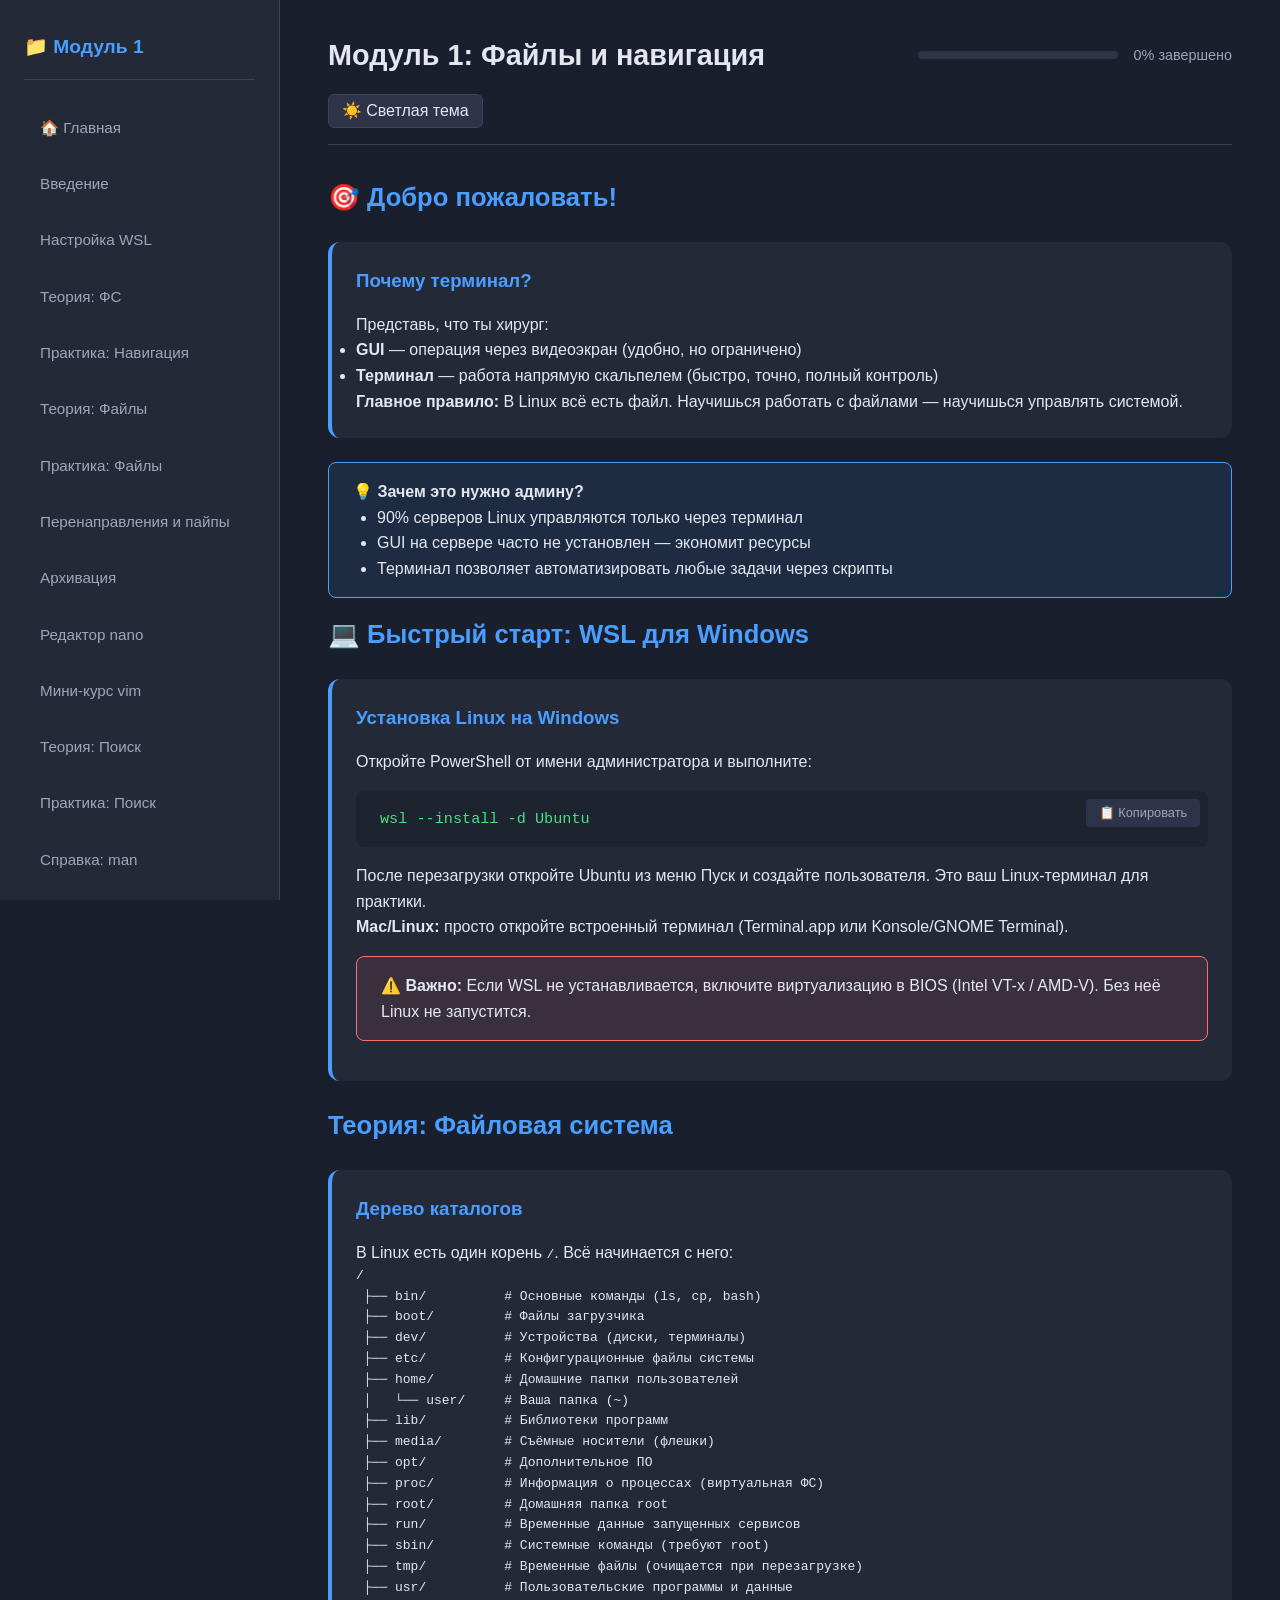
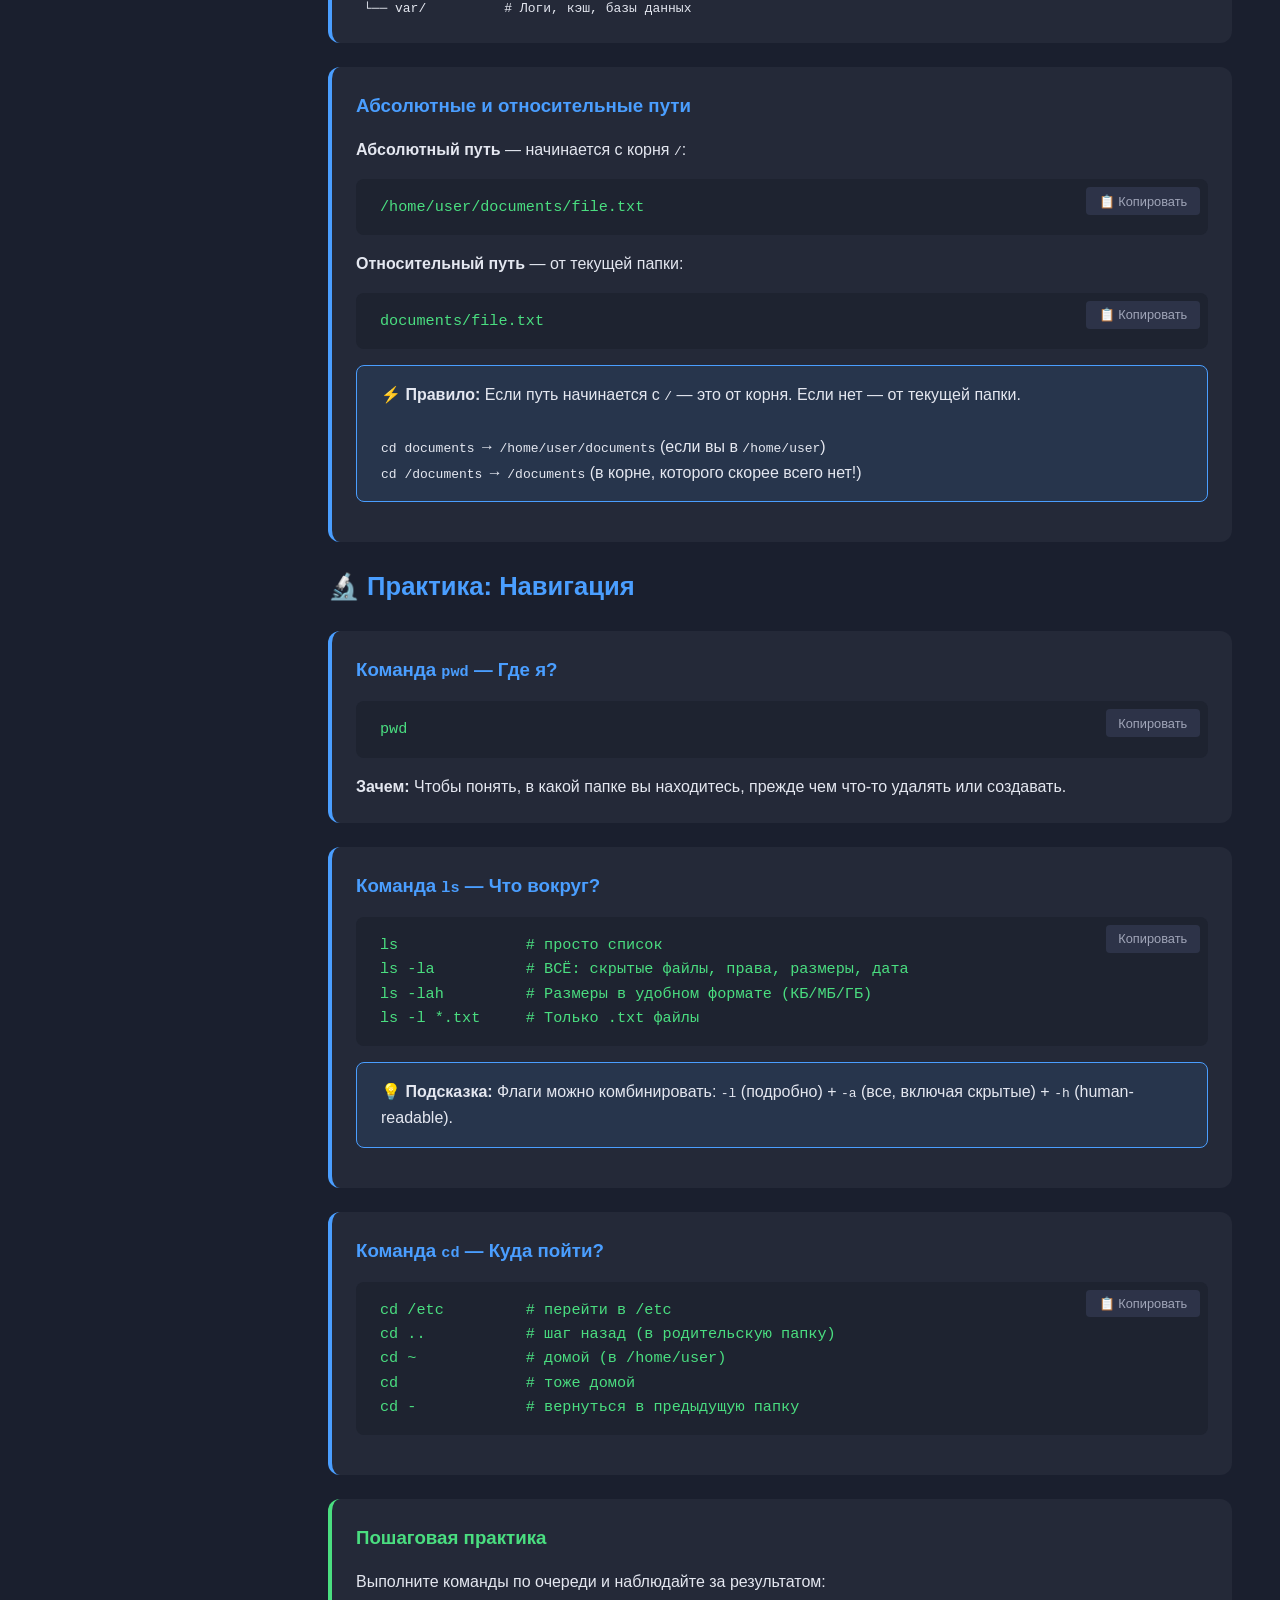
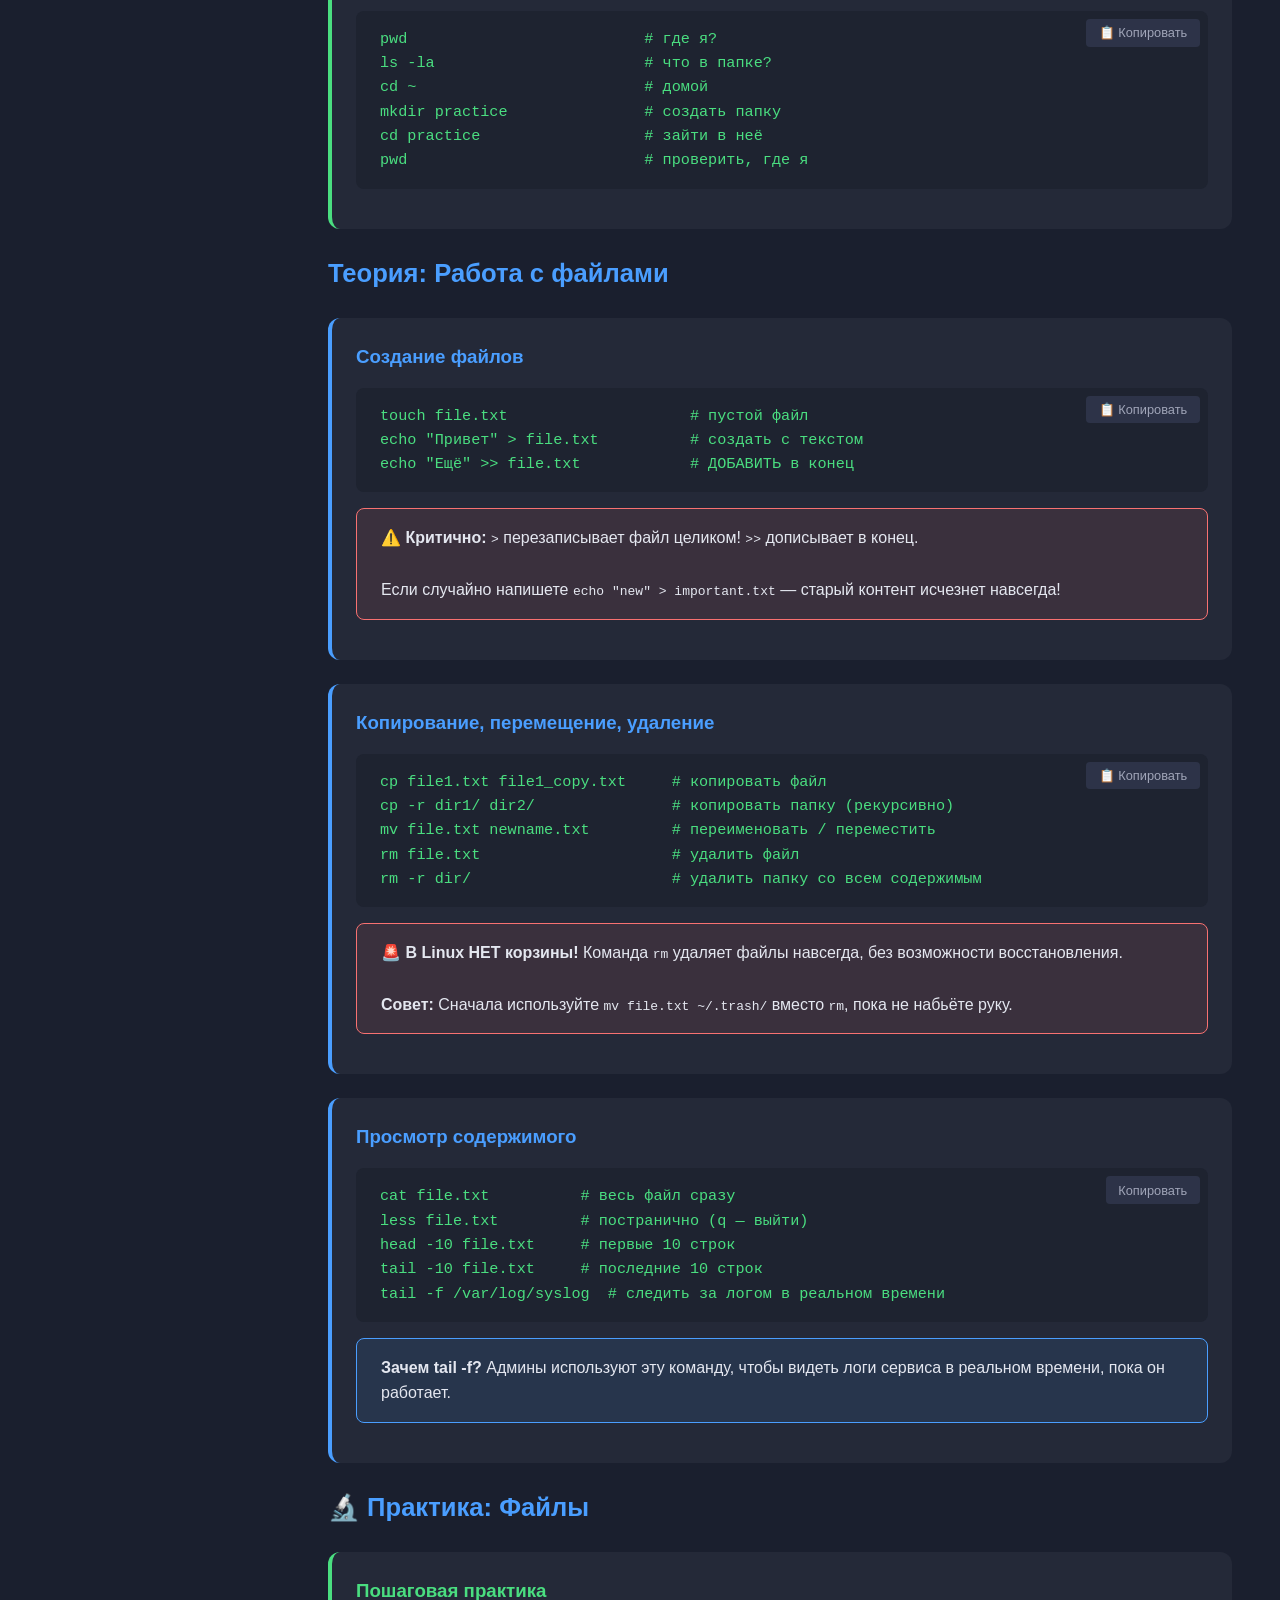
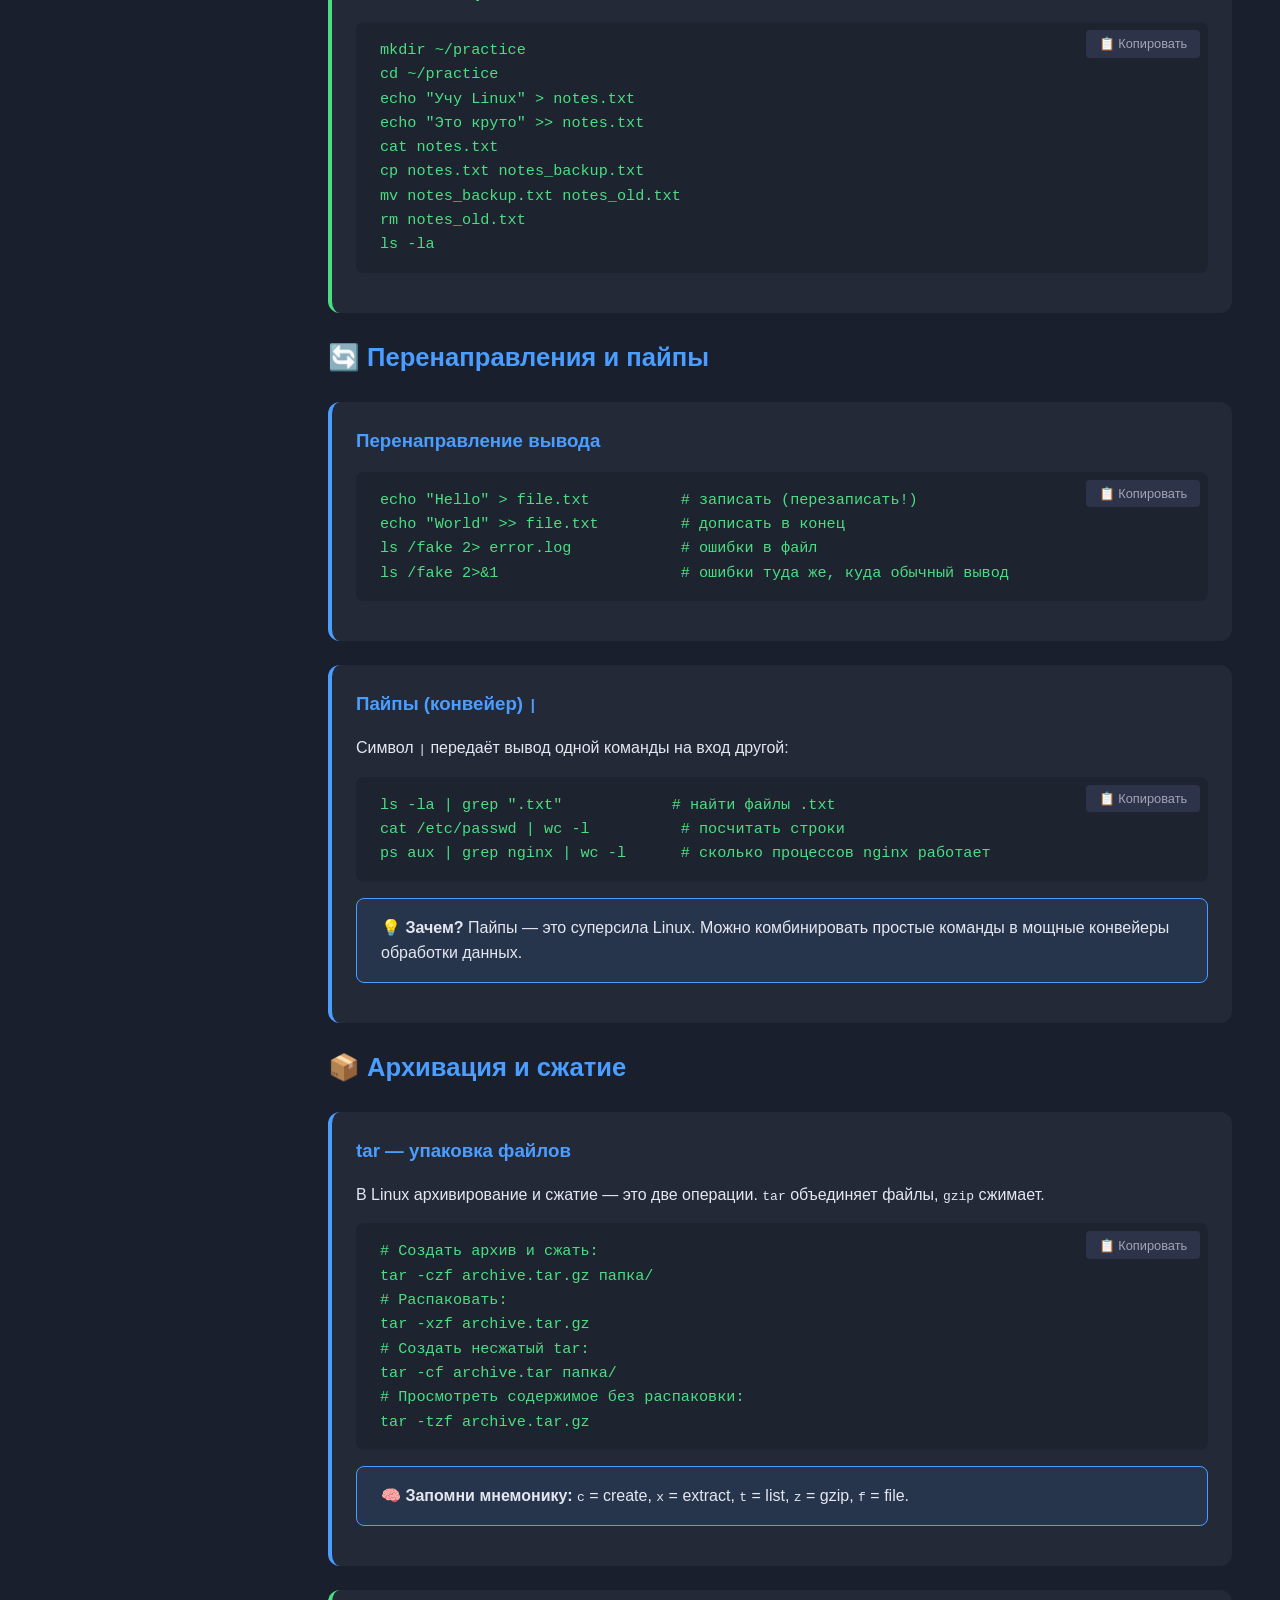
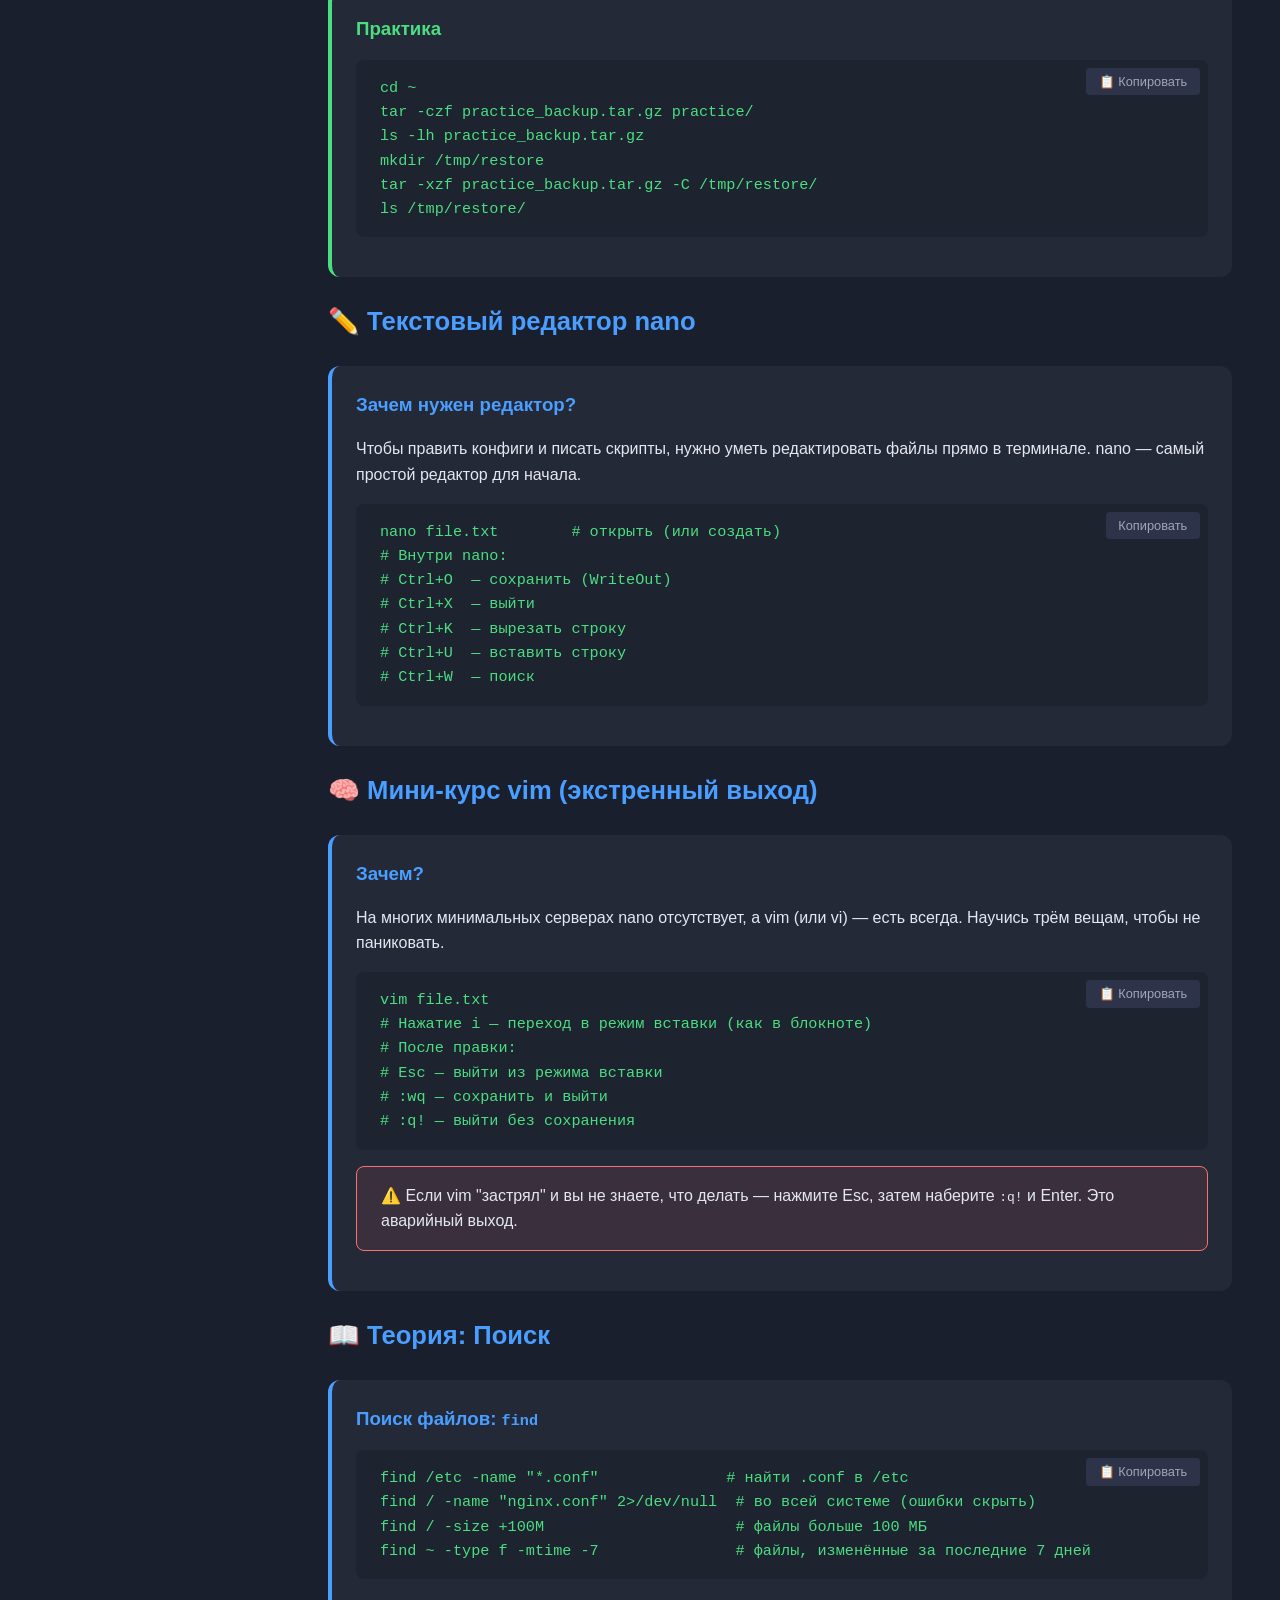
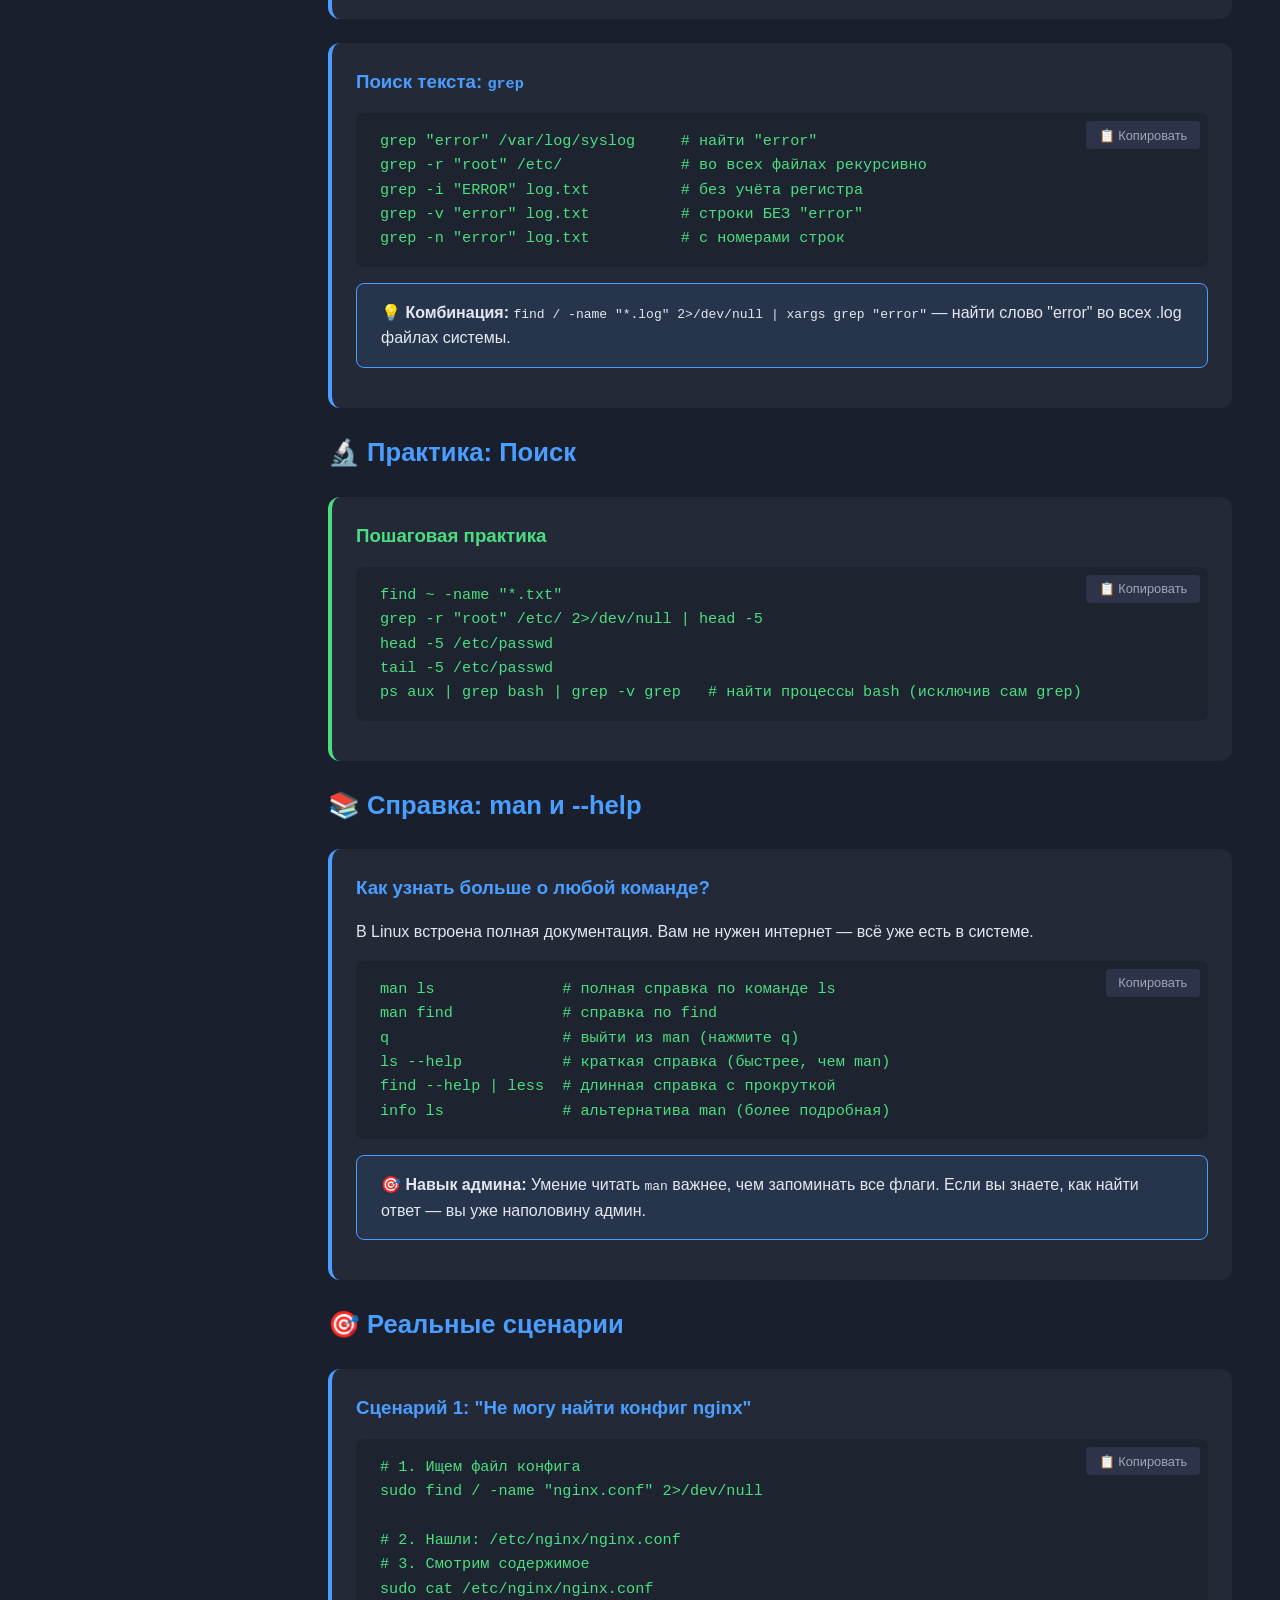
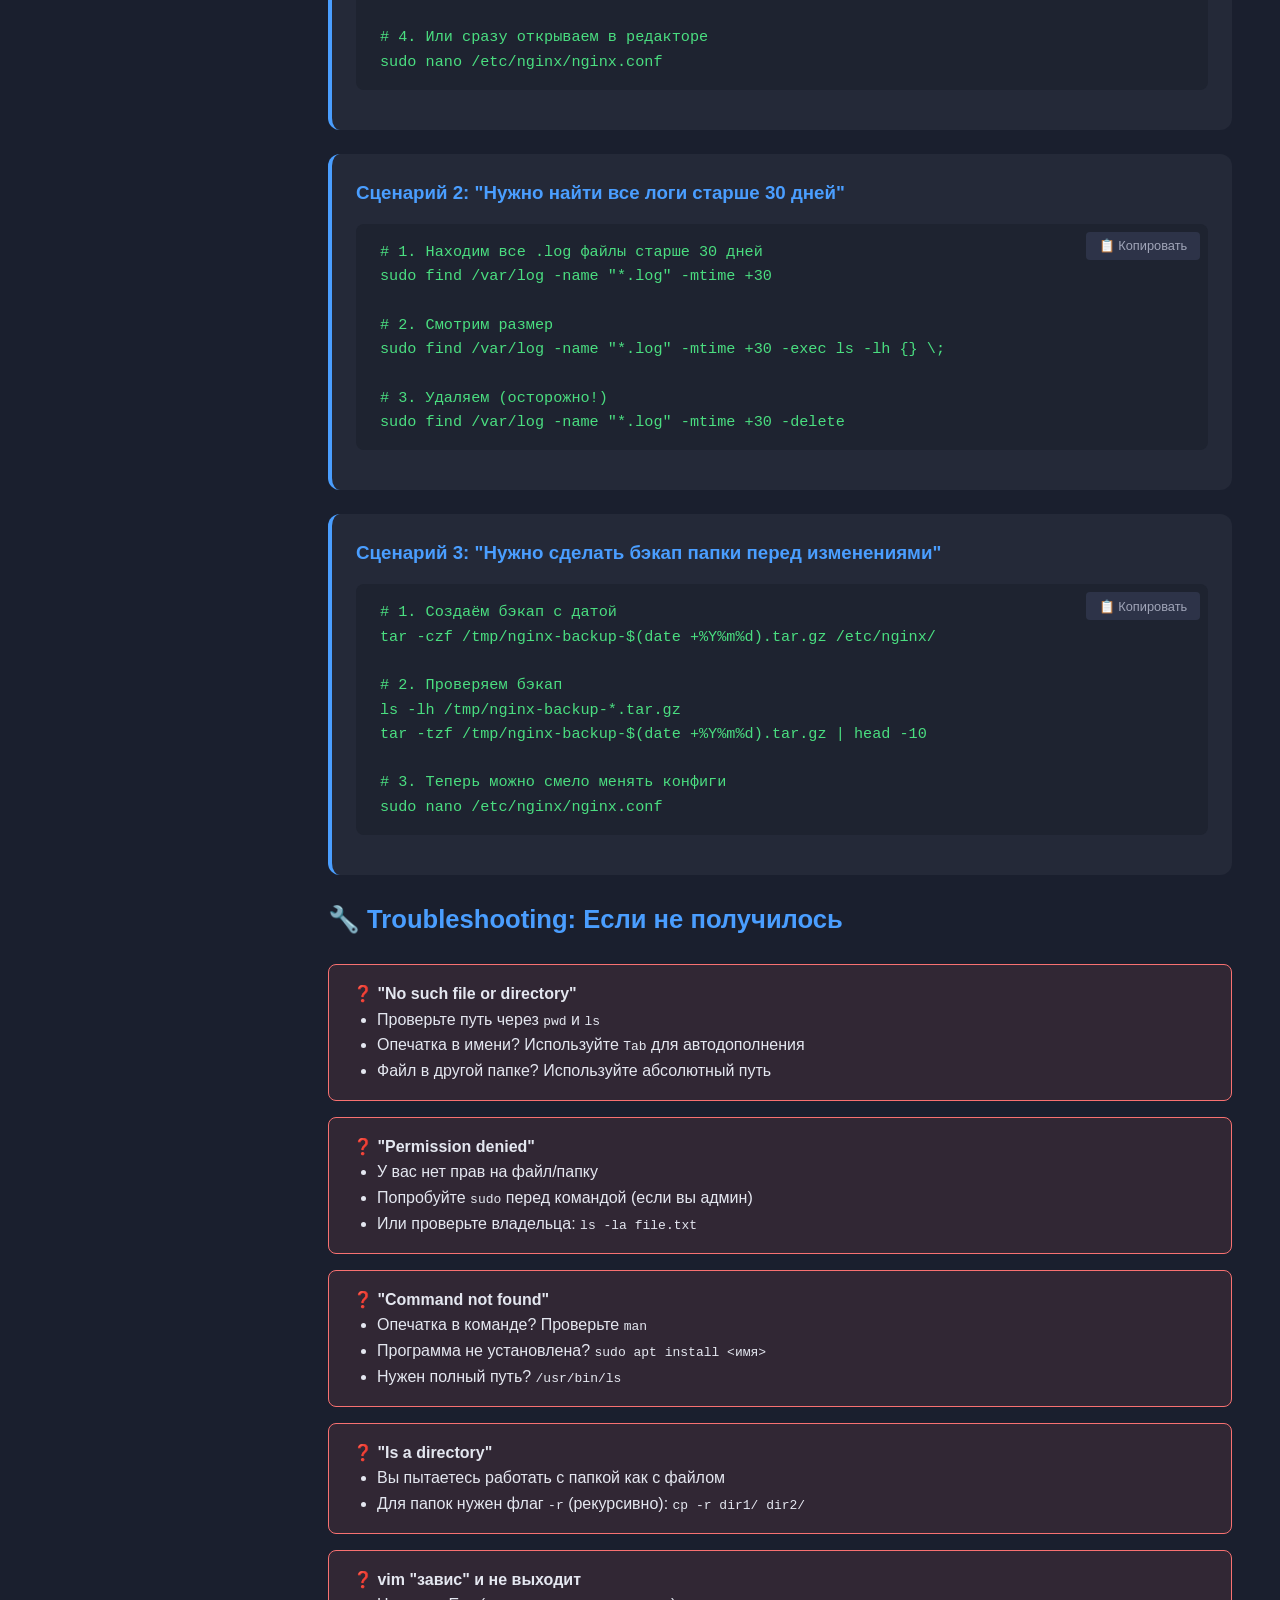
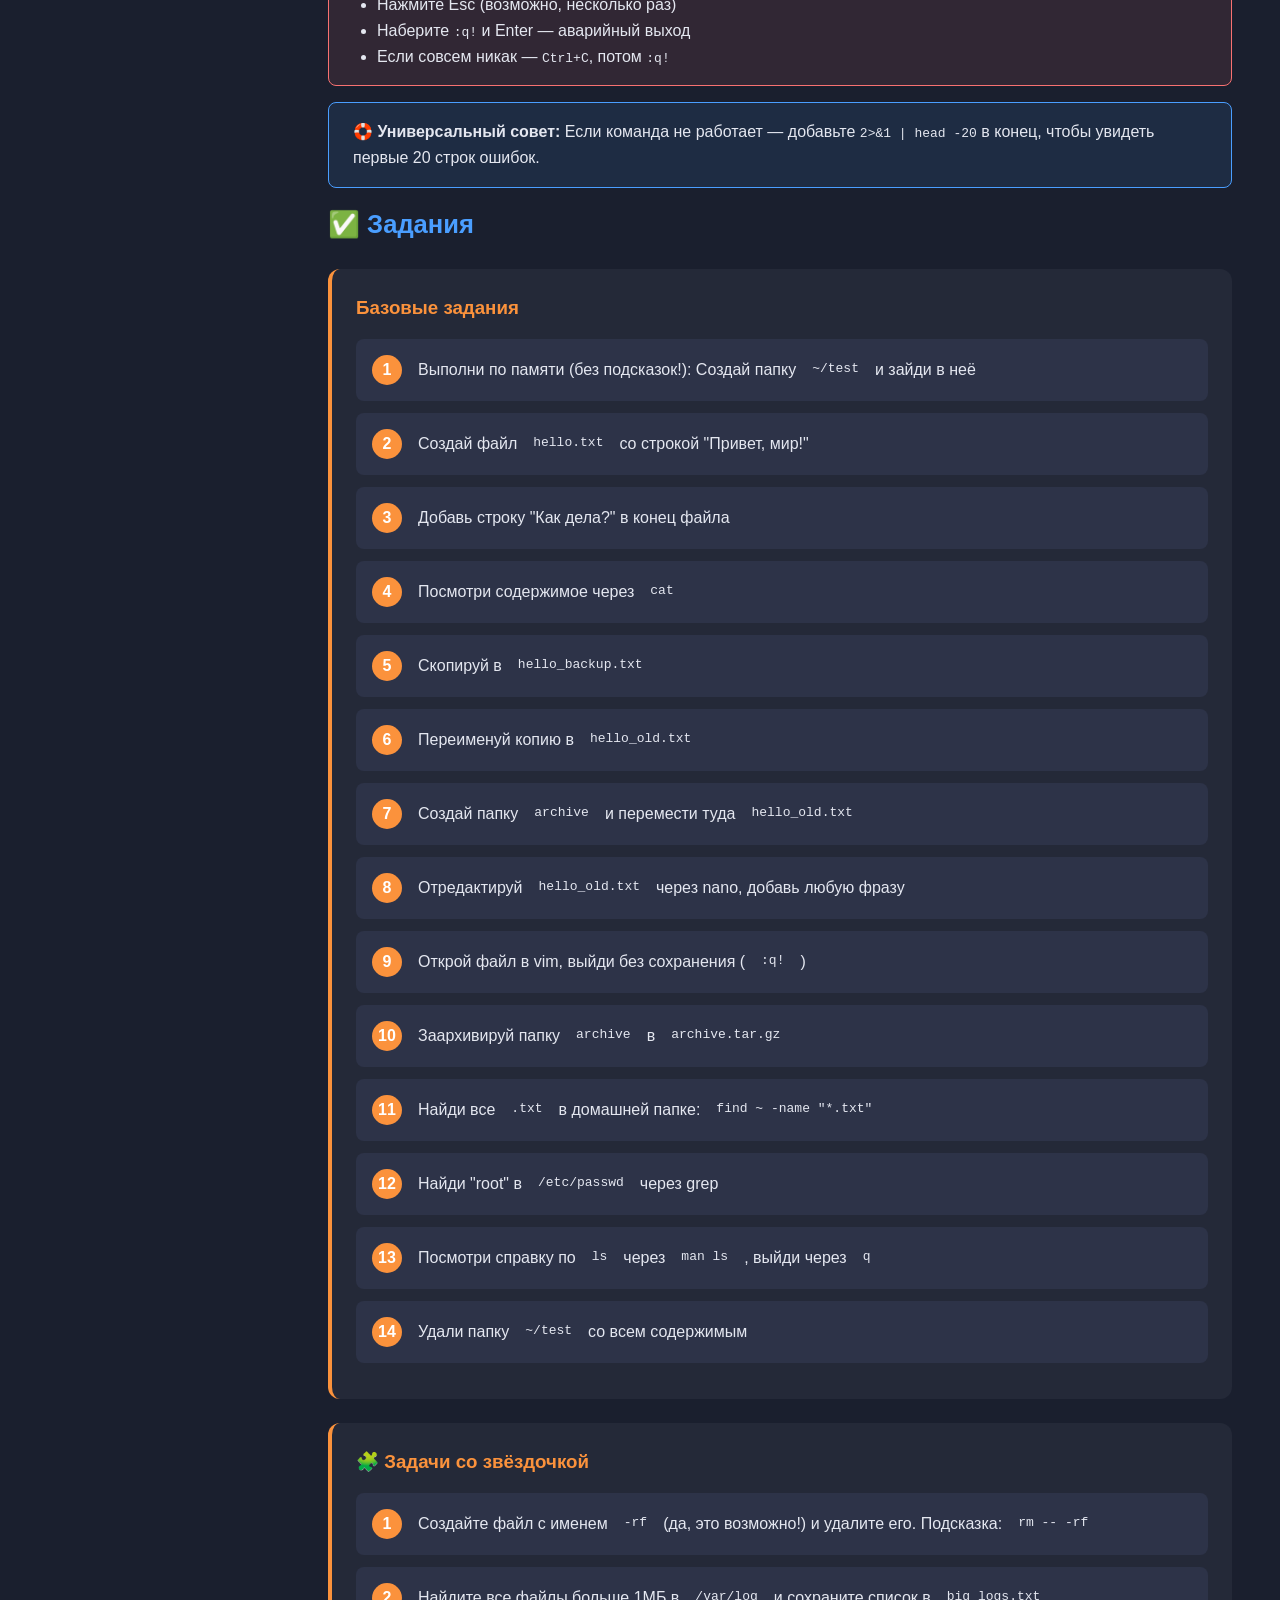
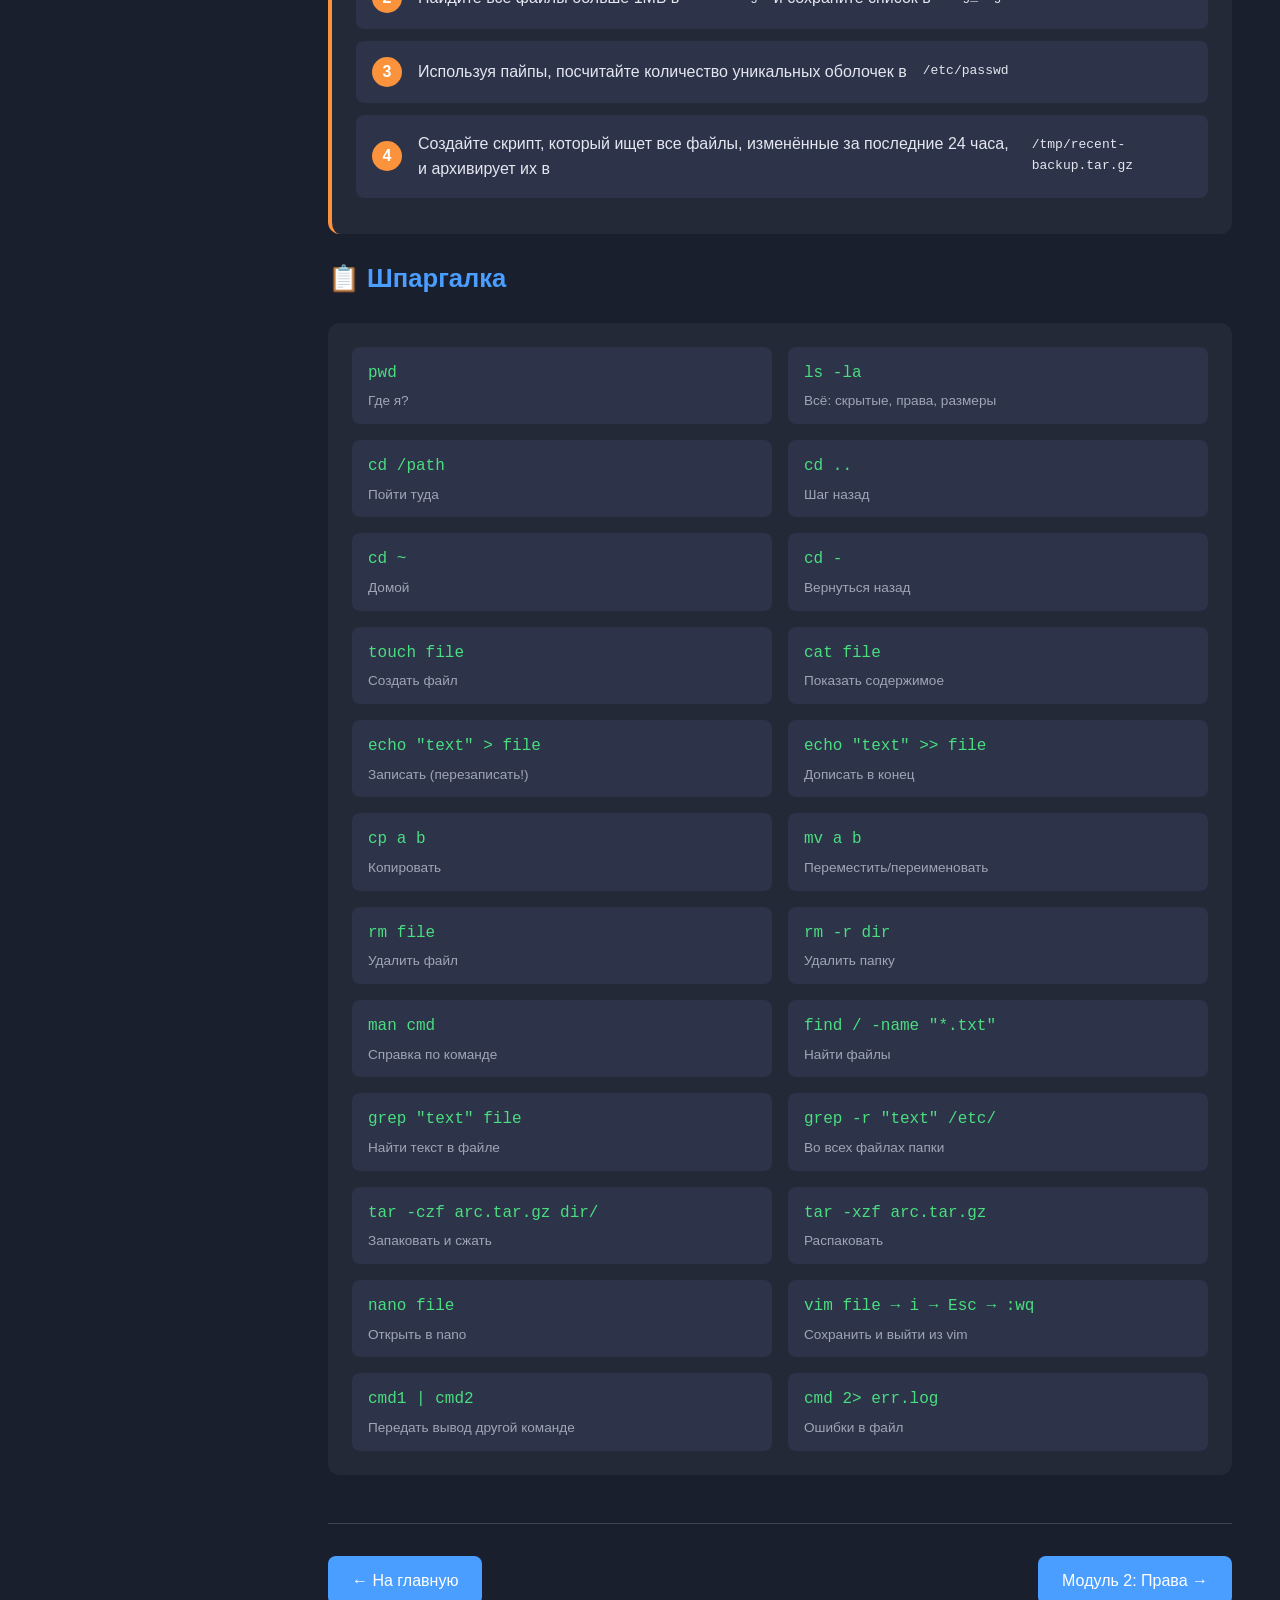
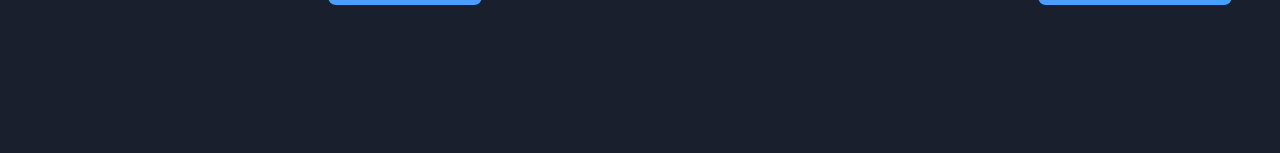
==== modules/module1.html @ 0a23767c "Add files via upload" ====
<!DOCTYPE html>
<html lang="ru">
<head>
    <meta charset="UTF-8">
    <meta name="viewport" content="width=device-width, initial-scale=1.0">
    <title>Модуль 1: Файлы и навигация - Linux Course</title>
    <link rel="stylesheet" href="../css/styles.css">
</head>
<body>
    <div class="container">
        <aside class="sidebar">
            <h2>📁 Модуль 1</h2>
            <ul class="nav-list">
                <li><a href="#intro" class="nav-item">Введение</a></li>
                <li><a href="#wsl" class="nav-item">Настройка WSL</a></li>
                <li><a href="#theory1" class="nav-item">Теория: ФС</a></li>
                <li><a href="#practice1" class="nav-item">Практика: Навигация</a></li>
                <li><a href="#theory2" class="nav-item">Теория: Файлы</a></li>
                <li><a href="#practice2" class="nav-item">Практика: Файлы</a></li>
                <li><a href="#redirects" class="nav-item">Перенаправления и пайпы</a></li>
                <li><a href="#archives" class="nav-item">Архивация</a></li>
                <li><a href="#nano" class="nav-item">Редактор nano</a></li>
                <li><a href="#vim" class="nav-item">Мини-курс vim</a></li>
                <li><a href="#theory3" class="nav-item">Теория: Поиск</a></li>
                <li><a href="#practice3" class="nav-item">Практика: Поиск</a></li>
                <li><a href="#man" class="nav-item">Справка: man</a></li>
                <li><a href="#real-scenarios" class="nav-item">Реальные сценарии</a></li>
                <li><a href="#troubleshooting" class="nav-item">Troubleshooting</a></li>
                <li><a href="#tasks" class="nav-item">Задания</a></li>
                <li><a href="#cheatsheet" class="nav-item">Шпаргалка</a></li>
            </ul>
        </aside>

        <main class="main-content">
            <div class="header">
                <h1>Модуль 1: Файлы и навигация</h1>
                <div class="progress-container">
                    <div class="progress-bar">
                        <div class="progress-fill" id="progressFill" style="width: 0%"></div>
                    </div>
                    <span class="progress-text" id="progressText">0% завершено</span>
                </div>
                <button class="theme-toggle" id="themeToggleBtn">☀️ Светлая тема</button>
            </div>

            <!-- INTRO -->
            <section id="intro">
                <h2 class="section-title">🎯 Добро пожаловать!</h2>
                <div class="theory-block">
                    <h3>Почему терминал?</h3>
                    <p>Представь, что ты хирург:</p>
                    <ul>
                        <li><strong>GUI</strong> — операция через видеоэкран (удобно, но ограничено)</li>
                        <li><strong>Терминал</strong> — работа напрямую скальпелем (быстро, точно, полный контроль)</li>
                    </ul>
                    <p><strong>Главное правило:</strong> В Linux всё есть файл. Научишься работать с файлами — научишься управлять системой.</p>
                </div>

                <div class="info-block">
                    <strong>💡 Зачем это нужно админу?</strong>
                    <ul>
                        <li>90% серверов Linux управляются только через терминал</li>
                        <li>GUI на сервере часто не установлен — экономит ресурсы</li>
                        <li>Терминал позволяет автоматизировать любые задачи через скрипты</li>
                    </ul>
                </div>
            </section>

            <!-- WSL -->
            <section id="wsl">
                <h2 class="section-title">💻 Быстрый старт: WSL для Windows</h2>
                <div class="theory-block">
                    <h3>Установка Linux на Windows</h3>
                    <p>Откройте PowerShell от имени администратора и выполните:</p>
                    <div class="code-block">
                        <code>wsl --install -d Ubuntu</code>
                        <button class="copy-btn" onclick="copyCode(this)">📋 Копировать</button>
                    </div>
                    <p>После перезагрузки откройте Ubuntu из меню Пуск и создайте пользователя. Это ваш Linux-терминал для практики.</p>
                    <p><strong>Mac/Linux:</strong> просто откройте встроенный терминал (Terminal.app или Konsole/GNOME Terminal).</p>
                    <div class="warning-block">
                        ⚠️ <strong>Важно:</strong> Если WSL не устанавливается, включите виртуализацию в BIOS (Intel VT-x / AMD-V). Без неё Linux не запустится.
                    </div>
                </div>
            </section>

            <!-- THEORY 1 -->
            <section id="theory1">
                <h2 class="section-title"> Теория: Файловая система</h2>
                <div class="theory-block">
                    <h3>Дерево каталогов</h3>
                    <p>В Linux есть один корень <code>/</code>. Всё начинается с него:</p>
                    <pre>
/
 ├── bin/          # Основные команды (ls, cp, bash)
 ├── boot/         # Файлы загрузчика
 ├── dev/          # Устройства (диски, терминалы)
 ├── etc/          # Конфигурационные файлы системы
 ├── home/         # Домашние папки пользователей
 │   └── user/     # Ваша папка (~)
 ├── lib/          # Библиотеки программ
 ├── media/        # Съёмные носители (флешки)
 ├── opt/          # Дополнительное ПО
 ├── proc/         # Информация о процессах (виртуальная ФС)
 ├── root/         # Домашняя папка root
 ├── run/          # Временные данные запущенных сервисов
 ├── sbin/         # Системные команды (требуют root)
 ├── tmp/          # Временные файлы (очищается при перезагрузке)
 ├── usr/          # Пользовательские программы и данные
 └── var/          # Логи, кэш, базы данных</pre>
                </div>

                <div class="theory-block">
                    <h3>Абсолютные и относительные пути</h3>
                    <p><strong>Абсолютный путь</strong> — начинается с корня <code>/</code>:</p>
                    <div class="code-block">
                        <code>/home/user/documents/file.txt</code>
                        <button class="copy-btn" onclick="copyCode(this)">📋 Копировать</button>
                    </div>
                    <p><strong>Относительный путь</strong> — от текущей папки:</p>
                    <div class="code-block">
                        <code>documents/file.txt</code>
                        <button class="copy-btn" onclick="copyCode(this)">📋 Копировать</button>
                    </div>
                    <div class="info-block">
                        <strong>⚡ Правило:</strong> Если путь начинается с <code>/</code> — это от корня. Если нет — от текущей папки.
                        <br><br>
                        <code>cd documents</code> → <code>/home/user/documents</code> (если вы в <code>/home/user</code>)
                        <br>
                        <code>cd /documents</code> → <code>/documents</code> (в корне, которого скорее всего нет!)
                    </div>
                </div>
            </section>

            <!-- PRACTICE 1 -->
            <section id="practice1">
                <h2 class="section-title">🔬 Практика: Навигация</h2>
                <div class="theory-block">
                    <h3>Команда <code>pwd</code> — Где я?</h3>
                    <div class="code-block">
                        <code>pwd</code>
                        <button class="copy-btn" onclick="copyCode(this)"> Копировать</button>
                    </div>
                    <p><strong>Зачем:</strong> Чтобы понять, в какой папке вы находитесь, прежде чем что-то удалять или создавать.</p>
                </div>

                <div class="theory-block">
                    <h3>Команда <code>ls</code> — Что вокруг?</h3>
                    <div class="code-block">
                        <code>ls              # просто список
ls -la          # ВСЁ: скрытые файлы, права, размеры, дата
ls -lah         # Размеры в удобном формате (КБ/МБ/ГБ)
ls -l *.txt     # Только .txt файлы</code>
                        <button class="copy-btn" onclick="copyCode(this)"> Копировать</button>
                    </div>
                    <div class="info-block">
                        <strong>💡 Подсказка:</strong> Флаги можно комбинировать: <code>-l</code> (подробно) + <code>-a</code> (все, включая скрытые) + <code>-h</code> (human-readable).
                    </div>
                </div>

                <div class="theory-block">
                    <h3>Команда <code>cd</code> — Куда пойти?</h3>
                    <div class="code-block">
                        <code>cd /etc         # перейти в /etc
cd ..           # шаг назад (в родительскую папку)
cd ~            # домой (в /home/user)
cd              # тоже домой
cd -            # вернуться в предыдущую папку</code>
                        <button class="copy-btn" onclick="copyCode(this)">📋 Копировать</button>
                    </div>
                </div>

                <div class="practice-block">
                    <h3>Пошаговая практика</h3>
                    <p>Выполните команды по очереди и наблюдайте за результатом:</p>
                    <div class="code-block">
                        <code>pwd                          # где я?
ls -la                       # что в папке?
cd ~                         # домой
mkdir practice               # создать папку
cd practice                  # зайти в неё
pwd                          # проверить, где я</code>
                        <button class="copy-btn" onclick="copyCode(this)">📋 Копировать</button>
                    </div>
                </div>
            </section>

            <!-- THEORY 2 -->
            <section id="theory2">
                <h2 class="section-title"> Теория: Работа с файлами</h2>
                <div class="theory-block">
                    <h3>Создание файлов</h3>
                    <div class="code-block">
                        <code>touch file.txt                    # пустой файл
echo "Привет" > file.txt          # создать с текстом
echo "Ещё" >> file.txt            # ДОБАВИТЬ в конец</code>
                        <button class="copy-btn" onclick="copyCode(this)">📋 Копировать</button>
                    </div>
                    <div class="warning-block">
                        ⚠️ <strong>Критично:</strong> <code>&gt;</code> перезаписывает файл целиком! <code>&gt;&gt;</code> дописывает в конец.
                        <br><br>
                        Если случайно напишете <code>echo "new" &gt; important.txt</code> — старый контент исчезнет навсегда!
                    </div>
                </div>

                <div class="theory-block">
                    <h3>Копирование, перемещение, удаление</h3>
                    <div class="code-block">
                        <code>cp file1.txt file1_copy.txt     # копировать файл
cp -r dir1/ dir2/               # копировать папку (рекурсивно)
mv file.txt newname.txt         # переименовать / переместить
rm file.txt                     # удалить файл
rm -r dir/                      # удалить папку со всем содержимым</code>
                        <button class="copy-btn" onclick="copyCode(this)">📋 Копировать</button>
                    </div>
                    <div class="warning-block">
                        🚨 <strong>В Linux НЕТ корзины!</strong> Команда <code>rm</code> удаляет файлы навсегда, без возможности восстановления.
                        <br><br>
                        <strong>Совет:</strong> Сначала используйте <code>mv file.txt ~/.trash/</code> вместо <code>rm</code>, пока не набьёте руку.
                    </div>
                </div>

                <div class="theory-block">
                    <h3>Просмотр содержимого</h3>
                    <div class="code-block">
                        <code>cat file.txt          # весь файл сразу
less file.txt         # постранично (q — выйти)
head -10 file.txt     # первые 10 строк
tail -10 file.txt     # последние 10 строк
tail -f /var/log/syslog  # следить за логом в реальном времени</code>
                        <button class="copy-btn" onclick="copyCode(this)"> Копировать</button>
                    </div>
                    <div class="info-block">
                        <strong>Зачем tail -f?</strong> Админы используют эту команду, чтобы видеть логи сервиса в реальном времени, пока он работает.
                    </div>
                </div>
            </section>

            <!-- PRACTICE 2 -->
            <section id="practice2">
                <h2 class="section-title">🔬 Практика: Файлы</h2>
                <div class="practice-block">
                    <h3>Пошаговая практика</h3>
                    <div class="code-block">
                        <code>mkdir ~/practice
cd ~/practice
echo "Учу Linux" > notes.txt
echo "Это круто" >> notes.txt
cat notes.txt
cp notes.txt notes_backup.txt
mv notes_backup.txt notes_old.txt
rm notes_old.txt
ls -la</code>
                        <button class="copy-btn" onclick="copyCode(this)">📋 Копировать</button>
                    </div>
                </div>
            </section>

            <!-- REDIRECTS -->
            <section id="redirects">
                <h2 class="section-title">🔄 Перенаправления и пайпы</h2>
                <div class="theory-block">
                    <h3>Перенаправление вывода</h3>
                    <div class="code-block">
                        <code>echo "Hello" > file.txt          # записать (перезаписать!)
echo "World" >> file.txt         # дописать в конец
ls /fake 2> error.log            # ошибки в файл
ls /fake 2>&1                    # ошибки туда же, куда обычный вывод</code>
                        <button class="copy-btn" onclick="copyCode(this)">📋 Копировать</button>
                    </div>
                </div>

                <div class="theory-block">
                    <h3>Пайпы (конвейер) <code>|</code></h3>
                    <p>Символ <code>|</code> передаёт вывод одной команды на вход другой:</p>
                    <div class="code-block">
                        <code>ls -la | grep ".txt"            # найти файлы .txt
cat /etc/passwd | wc -l          # посчитать строки
ps aux | grep nginx | wc -l      # сколько процессов nginx работает</code>
                        <button class="copy-btn" onclick="copyCode(this)">📋 Копировать</button>
                    </div>
                    <div class="info-block">
                        <strong>💡 Зачем?</strong> Пайпы — это суперсила Linux. Можно комбинировать простые команды в мощные конвейеры обработки данных.
                    </div>
                </div>
            </section>

            <!-- ARCHIVES -->
            <section id="archives">
                <h2 class="section-title">📦 Архивация и сжатие</h2>
                <div class="theory-block">
                    <h3>tar — упаковка файлов</h3>
                    <p>В Linux архивирование и сжатие — это две операции. <code>tar</code> объединяет файлы, <code>gzip</code> сжимает.</p>
                    <div class="code-block">
                        <code># Создать архив и сжать:
tar -czf archive.tar.gz папка/
# Распаковать:
tar -xzf archive.tar.gz
# Создать несжатый tar:
tar -cf archive.tar папка/
# Просмотреть содержимое без распаковки:
tar -tzf archive.tar.gz</code>
                        <button class="copy-btn" onclick="copyCode(this)">📋 Копировать</button>
                    </div>
                    <div class="info-block">
                        <strong>🧠 Запомни мнемонику:</strong> <code>c</code> = create, <code>x</code> = extract, <code>t</code> = list, <code>z</code> = gzip, <code>f</code> = file.
                    </div>
                </div>

                <div class="practice-block">
                    <h3>Практика</h3>
                    <div class="code-block">
                        <code>cd ~
tar -czf practice_backup.tar.gz practice/
ls -lh practice_backup.tar.gz
mkdir /tmp/restore
tar -xzf practice_backup.tar.gz -C /tmp/restore/
ls /tmp/restore/</code>
                        <button class="copy-btn" onclick="copyCode(this)">📋 Копировать</button>
                    </div>
                </div>
            </section>

            <!-- NANO -->
            <section id="nano">
                <h2 class="section-title">✏️ Текстовый редактор nano</h2>
                <div class="theory-block">
                    <h3>Зачем нужен редактор?</h3>
                    <p>Чтобы править конфиги и писать скрипты, нужно уметь редактировать файлы прямо в терминале. nano — самый простой редактор для начала.</p>
                    <div class="code-block">
                        <code>nano file.txt        # открыть (или создать)
# Внутри nano:
# Ctrl+O  — сохранить (WriteOut)
# Ctrl+X  — выйти
# Ctrl+K  — вырезать строку
# Ctrl+U  — вставить строку
# Ctrl+W  — поиск</code>
                        <button class="copy-btn" onclick="copyCode(this)"> Копировать</button>
                    </div>
                </div>
            </section>

            <!-- VIM -->
            <section id="vim">
                <h2 class="section-title">🧠 Мини-курс vim (экстренный выход)</h2>
                <div class="theory-block">
                    <h3>Зачем?</h3>
                    <p>На многих минимальных серверах nano отсутствует, а vim (или vi) — есть всегда. Научись трём вещам, чтобы не паниковать.</p>
                    <div class="code-block">
                        <code>vim file.txt
# Нажатие i — переход в режим вставки (как в блокноте)
# После правки:
# Esc — выйти из режима вставки
# :wq — сохранить и выйти
# :q! — выйти без сохранения</code>
                        <button class="copy-btn" onclick="copyCode(this)">📋 Копировать</button>
                    </div>
                    <div class="warning-block">
                        ⚠️ Если vim "застрял" и вы не знаете, что делать — нажмите Esc, затем наберите <code>:q!</code> и Enter. Это аварийный выход.
                    </div>
                </div>
            </section>

            <!-- THEORY 3 -->
            <section id="theory3">
                <h2 class="section-title">📖 Теория: Поиск</h2>
                <div class="theory-block">
                    <h3>Поиск файлов: <code>find</code></h3>
                    <div class="code-block">
                        <code>find /etc -name "*.conf"              # найти .conf в /etc
find / -name "nginx.conf" 2>/dev/null  # во всей системе (ошибки скрыть)
find / -size +100M                     # файлы больше 100 МБ
find ~ -type f -mtime -7               # файлы, изменённые за последние 7 дней</code>
                        <button class="copy-btn" onclick="copyCode(this)">📋 Копировать</button>
                    </div>
                </div>

                <div class="theory-block">
                    <h3>Поиск текста: <code>grep</code></h3>
                    <div class="code-block">
                        <code>grep "error" /var/log/syslog     # найти "error"
grep -r "root" /etc/             # во всех файлах рекурсивно
grep -i "ERROR" log.txt          # без учёта регистра
grep -v "error" log.txt          # строки БЕЗ "error"
grep -n "error" log.txt          # с номерами строк</code>
                        <button class="copy-btn" onclick="copyCode(this)">📋 Копировать</button>
                    </div>
                    <div class="info-block">
                        <strong>💡 Комбинация:</strong> <code>find / -name "*.log" 2&gt;/dev/null | xargs grep "error"</code> — найти слово "error" во всех .log файлах системы.
                    </div>
                </div>
            </section>

            <!-- PRACTICE 3 -->
            <section id="practice3">
                <h2 class="section-title">🔬 Практика: Поиск</h2>
                <div class="practice-block">
                    <h3>Пошаговая практика</h3>
                    <div class="code-block">
                        <code>find ~ -name "*.txt"
grep -r "root" /etc/ 2>/dev/null | head -5
head -5 /etc/passwd
tail -5 /etc/passwd
ps aux | grep bash | grep -v grep   # найти процессы bash (исключив сам grep)</code>
                        <button class="copy-btn" onclick="copyCode(this)">📋 Копировать</button>
                    </div>
                </div>
            </section>

            <!-- MAN -->
            <section id="man">
                <h2 class="section-title">📚 Справка: man и --help</h2>
                <div class="theory-block">
                    <h3>Как узнать больше о любой команде?</h3>
                    <p>В Linux встроена полная документация. Вам не нужен интернет — всё уже есть в системе.</p>
                    <div class="code-block">
                        <code>man ls              # полная справка по команде ls
man find            # справка по find
q                   # выйти из man (нажмите q)
ls --help           # краткая справка (быстрее, чем man)
find --help | less  # длинная справка с прокруткой
info ls             # альтернатива man (более подробная)</code>
                        <button class="copy-btn" onclick="copyCode(this)"> Копировать</button>
                    </div>
                    <div class="info-block">
                        <strong>🎯 Навык админа:</strong> Умение читать <code>man</code> важнее, чем запоминать все флаги. Если вы знаете, как найти ответ — вы уже наполовину админ.
                    </div>
                </div>
            </section>

            <!-- REAL SCENARIOS -->
            <section id="real-scenarios">
                <h2 class="section-title">🎯 Реальные сценарии</h2>
                <div class="theory-block">
                    <h3>Сценарий 1: "Не могу найти конфиг nginx"</h3>
                    <div class="code-block">
                        <code># 1. Ищем файл конфига
sudo find / -name "nginx.conf" 2>/dev/null

# 2. Нашли: /etc/nginx/nginx.conf
# 3. Смотрим содержимое
sudo cat /etc/nginx/nginx.conf

# 4. Или сразу открываем в редакторе
sudo nano /etc/nginx/nginx.conf</code>
                        <button class="copy-btn" onclick="copyCode(this)">📋 Копировать</button>
                    </div>
                </div>

                <div class="theory-block">
                    <h3>Сценарий 2: "Нужно найти все логи старше 30 дней"</h3>
                    <div class="code-block">
                        <code># 1. Находим все .log файлы старше 30 дней
sudo find /var/log -name "*.log" -mtime +30

# 2. Смотрим размер
sudo find /var/log -name "*.log" -mtime +30 -exec ls -lh {} \;

# 3. Удаляем (осторожно!)
sudo find /var/log -name "*.log" -mtime +30 -delete</code>
                        <button class="copy-btn" onclick="copyCode(this)">📋 Копировать</button>
                    </div>
                </div>

                <div class="theory-block">
                    <h3>Сценарий 3: "Нужно сделать бэкап папки перед изменениями"</h3>
                    <div class="code-block">
                        <code># 1. Создаём бэкап с датой
tar -czf /tmp/nginx-backup-$(date +%Y%m%d).tar.gz /etc/nginx/

# 2. Проверяем бэкап
ls -lh /tmp/nginx-backup-*.tar.gz
tar -tzf /tmp/nginx-backup-$(date +%Y%m%d).tar.gz | head -10

# 3. Теперь можно смело менять конфиги
sudo nano /etc/nginx/nginx.conf</code>
                        <button class="copy-btn" onclick="copyCode(this)">📋 Копировать</button>
                    </div>
                </div>
            </section>

            <!-- TROUBLESHOOTING -->
            <section id="troubleshooting">
                <h2 class="section-title">🔧 Troubleshooting: Если не получилось</h2>
                <div class="warning-block">
                    <strong>❓ "No such file or directory"</strong>
                    <ul>
                        <li>Проверьте путь через <code>pwd</code> и <code>ls</code></li>
                        <li>Опечатка в имени? Используйте <code>Tab</code> для автодополнения</li>
                        <li>Файл в другой папке? Используйте абсолютный путь</li>
                    </ul>
                </div>

                <div class="warning-block">
                    <strong>❓ "Permission denied"</strong>
                    <ul>
                        <li>У вас нет прав на файл/папку</li>
                        <li>Попробуйте <code>sudo</code> перед командой (если вы админ)</li>
                        <li>Или проверьте владельца: <code>ls -la file.txt</code></li>
                    </ul>
                </div>

                <div class="warning-block">
                    <strong>❓ "Command not found"</strong>
                    <ul>
                        <li>Опечатка в команде? Проверьте <code>man</code></li>
                        <li>Программа не установлена? <code>sudo apt install &lt;имя&gt;</code></li>
                        <li>Нужен полный путь? <code>/usr/bin/ls</code></li>
                    </ul>
                </div>

                <div class="warning-block">
                    <strong>❓ "Is a directory"</strong>
                    <ul>
                        <li>Вы пытаетесь работать с папкой как с файлом</li>
                        <li>Для папок нужен флаг <code>-r</code> (рекурсивно): <code>cp -r dir1/ dir2/</code></li>
                    </ul>
                </div>

                <div class="warning-block">
                    <strong>❓ vim "завис" и не выходит</strong>
                    <ul>
                        <li>Нажмите Esc (возможно, несколько раз)</li>
                        <li>Наберите <code>:q!</code> и Enter — аварийный выход</li>
                        <li>Если совсем никак — <code>Ctrl+C</code>, потом <code>:q!</code></li>
                    </ul>
                </div>

                <div class="info-block">
                    <strong>🛟 Универсальный совет:</strong> Если команда не работает — добавьте <code>2&gt;&1 | head -20</code> в конец, чтобы увидеть первые 20 строк ошибок.
                </div>
            </section>

            <!-- TASKS -->
            <section id="tasks">
                <h2 class="section-title">✅ Задания</h2>
                <div class="task-block">
                    <h3>Базовые задания</h3>
                    <ul class="task-list">
                        <li class="task-item">Выполни по памяти (без подсказок!): Создай папку <code>~/test</code> и зайди в неё</li>
                        <li class="task-item">Создай файл <code>hello.txt</code> со строкой "Привет, мир!"</li>
                        <li class="task-item">Добавь строку "Как дела?" в конец файла</li>
                        <li class="task-item">Посмотри содержимое через <code>cat</code></li>
                        <li class="task-item">Скопируй в <code>hello_backup.txt</code></li>
                        <li class="task-item">Переименуй копию в <code>hello_old.txt</code></li>
                        <li class="task-item">Создай папку <code>archive</code> и перемести туда <code>hello_old.txt</code></li>
                        <li class="task-item">Отредактируй <code>hello_old.txt</code> через nano, добавь любую фразу</li>
                        <li class="task-item">Открой файл в vim, выйди без сохранения (<code>:q!</code>)</li>
                        <li class="task-item">Заархивируй папку <code>archive</code> в <code>archive.tar.gz</code></li>
                        <li class="task-item">Найди все <code>.txt</code> в домашней папке: <code>find ~ -name "*.txt"</code></li>
                        <li class="task-item">Найди "root" в <code>/etc/passwd</code> через grep</li>
                        <li class="task-item">Посмотри справку по <code>ls</code> через <code>man ls</code>, выйди через <code>q</code></li>
                        <li class="task-item">Удали папку <code>~/test</code> со всем содержимым</li>
                    </ul>
                </div>

                <div class="task-block">
                    <h3>🧩 Задачи со звёздочкой</h3>
                    <ul class="task-list">
                        <li class="task-item">Создайте файл с именем <code>-rf</code> (да, это возможно!) и удалите его. Подсказка: <code>rm -- -rf</code></li>
                        <li class="task-item">Найдите все файлы больше 1МБ в <code>/var/log</code> и сохраните список в <code>big_logs.txt</code></li>
                        <li class="task-item">Используя пайпы, посчитайте количество уникальных оболочек в <code>/etc/passwd</code></li>
                        <li class="task-item">Создайте скрипт, который ищет все файлы, изменённые за последние 24 часа, и архивирует их в <code>/tmp/recent-backup.tar.gz</code></li>
                    </ul>
                </div>
            </section>

            <!-- CHEATSHEET -->
            <section id="cheatsheet">
                <h2 class="section-title">📋 Шпаргалка</h2>
                <div class="cheat-sheet">
                    <div class="cheat-grid">
                        <div class="cheat-item">
                            <code>pwd</code>
                            <p>Где я?</p>
                        </div>
                        <div class="cheat-item">
                            <code>ls -la</code>
                            <p>Всё: скрытые, права, размеры</p>
                        </div>
                        <div class="cheat-item">
                            <code>cd /path</code>
                            <p>Пойти туда</p>
                        </div>
                        <div class="cheat-item">
                            <code>cd ..</code>
                            <p>Шаг назад</p>
                        </div>
                        <div class="cheat-item">
                            <code>cd ~</code>
                            <p>Домой</p>
                        </div>
                        <div class="cheat-item">
                            <code>cd -</code>
                            <p>Вернуться назад</p>
                        </div>
                        <div class="cheat-item">
                            <code>touch file</code>
                            <p>Создать файл</p>
                        </div>
                        <div class="cheat-item">
                            <code>cat file</code>
                            <p>Показать содержимое</p>
                        </div>
                        <div class="cheat-item">
                            <code>echo "text" > file</code>
                            <p>Записать (перезаписать!)</p>
                        </div>
                        <div class="cheat-item">
                            <code>echo "text" >> file</code>
                            <p>Дописать в конец</p>
                        </div>
                        <div class="cheat-item">
                            <code>cp a b</code>
                            <p>Копировать</p>
                        </div>
                        <div class="cheat-item">
                            <code>mv a b</code>
                            <p>Переместить/переименовать</p>
                        </div>
                        <div class="cheat-item">
                            <code>rm file</code>
                            <p>Удалить файл</p>
                        </div>
                        <div class="cheat-item">
                            <code>rm -r dir</code>
                            <p>Удалить папку</p>
                        </div>
                        <div class="cheat-item">
                            <code>man cmd</code>
                            <p>Справка по команде</p>
                        </div>
                        <div class="cheat-item">
                            <code>find / -name "*.txt"</code>
                            <p>Найти файлы</p>
                        </div>
                        <div class="cheat-item">
                            <code>grep "text" file</code>
                            <p>Найти текст в файле</p>
                        </div>
                        <div class="cheat-item">
                            <code>grep -r "text" /etc/</code>
                            <p>Во всех файлах папки</p>
                        </div>
                        <div class="cheat-item">
                            <code>tar -czf arc.tar.gz dir/</code>
                            <p>Запаковать и сжать</p>
                        </div>
                        <div class="cheat-item">
                            <code>tar -xzf arc.tar.gz</code>
                            <p>Распаковать</p>
                        </div>
                        <div class="cheat-item">
                            <code>nano file</code>
                            <p>Открыть в nano</p>
                        </div>
                        <div class="cheat-item">
                            <code>vim file → i → Esc → :wq</code>
                            <p>Сохранить и выйти из vim</p>
                        </div>
                        <div class="cheat-item">
                            <code>cmd1 | cmd2</code>
                            <p>Передать вывод другой команде</p>
                        </div>
                        <div class="cheat-item">
                            <code>cmd 2> err.log</code>
                            <p>Ошибки в файл</p>
                        </div>
                    </div>
                </div>
            </section>

            <div class="nav-buttons">
                <a href="../index.html" class="nav-btn">← На главную</a>
                <a href="module2.html" class="nav-btn">Модуль 2: Права →</a>
            </div>
        </main>
    </div>

    <script src="../js/main.js"></script>
</body>
</html>
---- css/styles.css ----
/* ===== БАЗОВЫЕ НАСТРОЙКИ ===== */
* {
    margin: 0;
    padding: 0;
    box-sizing: border-box;
}

:root {
    --bg-primary: #1a1f2e;
    --bg-secondary: #242938;
    --bg-tertiary: #2d3348;
    --text-primary: #e4e7f0;
    --text-secondary: #a0a5b8;
    --accent-blue: #4a9eff;
    --accent-green: #4ade80;
    --accent-orange: #fb923c;
    --accent-red: #f87171;
    --code-bg: #1e2330;
    --border-color: #3d4255;
}

body.light-theme {
    --bg-primary: #f5f6fa;
    --bg-secondary: #ffffff;
    --bg-tertiary: #eef0f7;
    --text-primary: #1e1e2e;
    --text-secondary: #4a4f6a;
    --accent-blue: #2563eb;
    --accent-green: #059669;
    --accent-orange: #d97706;
    --accent-red: #dc2626;
    --code-bg: #f0f2f8;
    --border-color: #d1d5e0;
}

body {
    font-family: -apple-system, BlinkMacSystemFont, 'Segoe UI', Roboto, sans-serif;
    background: var(--bg-primary);
    color: var(--text-primary);
    line-height: 1.6;
}

.container {
    max-width: 1400px;
    margin: 0 auto;
    display: grid;
    grid-template-columns: 280px 1fr;
    min-height: 100vh;
}

/* ===== SIDEBAR ===== */
.sidebar {
    background: var(--bg-secondary);
    padding: 2rem 1.5rem;
    border-right: 1px solid var(--border-color);
    position: sticky;
    top: 0;
    height: 100vh;
    overflow-y: auto;
}

.sidebar h2 {
    color: var(--accent-blue);
    font-size: 1.2rem;
    margin-bottom: 1.5rem;
    padding-bottom: 1rem;
    border-bottom: 1px solid var(--border-color);
}

.nav-list {
    list-style: none;
}

.nav-item {
    padding: 0.75rem 1rem;
    margin-bottom: 0.5rem;
    border-radius: 8px;
    cursor: pointer;
    transition: all 0.3s;
    color: var(--text-secondary);
    font-size: 0.95rem;
    text-decoration: none;
    display: block;
}

.nav-item:hover {
    background: var(--bg-tertiary);
    color: var(--text-primary);
}

.nav-item.active {
    background: var(--accent-blue);
    color: white;
}

.nav-item.completed::after {
    content: ' ✓';
    color: var(--accent-green);
}

/* ===== MAIN CONTENT ===== */
.main-content {
    padding: 2rem 3rem;
    overflow-y: auto;
}

.header {
    display: flex;
    justify-content: space-between;
    align-items: center;
    margin-bottom: 2rem;
    padding-bottom: 1rem;
    border-bottom: 1px solid var(--border-color);
    flex-wrap: wrap;
    gap: 1rem;
}

.header h1 {
    font-size: 1.8rem;
}

.progress-container {
    display: flex;
    align-items: center;
    gap: 1rem;
}

.progress-bar {
    width: 200px;
    height: 8px;
    background: var(--bg-tertiary);
    border-radius: 4px;
    overflow: hidden;
}

.progress-fill {
    height: 100%;
    background: linear-gradient(90deg, var(--accent-blue), var(--accent-green));
    transition: width 0.5s;
}

.progress-text {
    color: var(--text-secondary);
    font-size: 0.9rem;
}

/* ===== БЛОКИ КОНТЕНТА ===== */
.section-title {
    font-size: 1.6rem;
    margin-bottom: 1.5rem;
    color: var(--accent-blue);
}

.theory-block {
    background: var(--bg-secondary);
    padding: 1.5rem;
    border-radius: 12px;
    margin-bottom: 1.5rem;
    border-left: 4px solid var(--accent-blue);
}

.theory-block h3 {
    color: var(--accent-blue);
    margin-bottom: 1rem;
}

.practice-block {
    background: var(--bg-secondary);
    padding: 1.5rem;
    border-radius: 12px;
    margin-bottom: 1.5rem;
    border-left: 4px solid var(--accent-green);
}

.practice-block h3 {
    color: var(--accent-green);
    margin-bottom: 1rem;
}

.task-block {
    background: var(--bg-secondary);
    padding: 1.5rem;
    border-radius: 12px;
    margin-bottom: 1.5rem;
    border-left: 4px solid var(--accent-orange);
}

.task-block h3 {
    color: var(--accent-orange);
    margin-bottom: 1rem;
}

/* ===== КОД ===== */
.code-block {
    background: var(--code-bg);
    padding: 1rem 1.5rem;
    border-radius: 8px;
    margin: 1rem 0;
    position: relative;
    font-family: 'Courier New', monospace;
    font-size: 0.95rem;
    overflow-x: auto;
}

.code-block code {
    color: var(--accent-green);
    white-space: pre;
}

.copy-btn {
    position: absolute;
    top: 0.5rem;
    right: 0.5rem;
    background: var(--bg-tertiary);
    border: none;
    color: var(--text-secondary);
    padding: 0.4rem 0.8rem;
    border-radius: 4px;
    cursor: pointer;
    font-size: 0.8rem;
    transition: all 0.3s;
}

.copy-btn:hover {
    background: var(--accent-blue);
    color: white;
}

.copy-btn.copied {
    background: var(--accent-green);
    color: white;
}

/* ===== ЗАДАНИЯ ===== */
.task-list {
    list-style: none;
    counter-reset: task-counter;
}

.task-item {
    counter-increment: task-counter;
    padding: 1rem;
    margin-bottom: 0.75rem;
    background: var(--bg-tertiary);
    border-radius: 8px;
    display: flex;
    align-items: center;
    gap: 1rem;
    cursor: pointer;
    transition: all 0.3s;
}

.task-item:hover {
    background: var(--border-color);
}

.task-item::before {
    content: counter(task-counter);
    background: var(--accent-orange);
    color: white;
    width: 30px;
    height: 30px;
    border-radius: 50%;
    display: flex;
    align-items: center;
    justify-content: center;
    font-weight: bold;
    flex-shrink: 0;
}

.task-item.completed {
    background: rgba(74, 222, 128, 0.1);
    border: 1px solid var(--accent-green);
}

.task-item.completed::after {
    content: '✓ Выполнено';
    margin-left: auto;
    color: var(--accent-green);
    font-weight: bold;
}

/* ===== ИНФО-БЛОКИ ===== */
.warning-block {
    background: rgba(248, 113, 113, 0.1);
    border: 1px solid var(--accent-red);
    padding: 1rem 1.5rem;
    border-radius: 8px;
    margin: 1rem 0;
}

.warning-block h3 {
    color: var(--accent-red);
    margin-bottom: 0.75rem;
}

.warning-block ul {
    margin-left: 1.5rem;
}

.info-block {
    background: rgba(74, 158, 255, 0.1);
    border: 1px solid var(--accent-blue);
    padding: 1rem 1.5rem;
    border-radius: 8px;
    margin: 1rem 0;
}

.info-block h3 {
    color: var(--accent-blue);
    margin-bottom: 0.75rem;
}

.info-block ul {
    margin-left: 1.5rem;
}

/* ===== УСПЕХ-БЛОК ===== */
.success-block {
    background: rgba(74, 222, 128, 0.1);
    border: 1px solid var(--accent-green);
    padding: 1.5rem;
    border-radius: 12px;
    margin: 1.5rem 0;
}

.success-block h3 {
    color: var(--accent-green);
    margin-bottom: 1rem;
}

.success-block ul {
    margin-left: 1.5rem;
}

.success-block li {
    margin-bottom: 0.5rem;
}

/* ===== ШПАРГАЛКА ===== */
.cheat-sheet {
    background: var(--bg-secondary);
    padding: 1.5rem;
    border-radius: 12px;
    margin-bottom: 1.5rem;
}

.cheat-grid {
    display: grid;
    grid-template-columns: repeat(auto-fit, minmax(300px, 1fr));
    gap: 1rem;
}

.cheat-item {
    background: var(--bg-tertiary);
    padding: 0.75rem 1rem;
    border-radius: 8px;
}

.cheat-item code {
    color: var(--accent-green);
    font-family: 'Courier New', monospace;
}

.cheat-item p {
    color: var(--text-secondary);
    font-size: 0.85rem;
    margin-top: 0.25rem;
}

/* ===== НАВИГАЦИЯ ===== */
.nav-buttons {
    display: flex;
    justify-content: space-between;
    margin-top: 3rem;
    padding-top: 2rem;
    border-top: 1px solid var(--border-color);
}

.nav-btn {
    background: var(--accent-blue);
    color: white;
    border: none;
    padding: 0.75rem 1.5rem;
    border-radius: 8px;
    cursor: pointer;
    font-size: 1rem;
    text-decoration: none;
    transition: all 0.3s;
}

.nav-btn:hover {
    background: var(--accent-green);
    transform: translateY(-2px);
}

.nav-btn:disabled {
    background: var(--bg-tertiary);
    color: var(--text-secondary);
    cursor: not-allowed;
    transform: none;
}

/* ===== КНОПКА ТЕМЫ ===== */
.theme-toggle {
    background: var(--bg-tertiary);
    border: 1px solid var(--border-color);
    color: var(--text-primary);
    padding: 0.4rem 0.8rem;
    border-radius: 6px;
    cursor: pointer;
    font-size: 1rem;
    transition: all 0.3s;
    display: flex;
    align-items: center;
    gap: 0.4rem;
}

.theme-toggle:hover {
    background: var(--accent-blue);
    color: #fff;
    border-color: var(--accent-blue);
}

/* ===== СТАТИСТИКА ===== */
.stats-grid {
    display: grid;
    grid-template-columns: repeat(auto-fit, minmax(200px, 1fr));
    gap: 1.5rem;
    margin: 2rem 0;
}

.stat-card {
    background: var(--bg-secondary);
    padding: 2rem;
    border-radius: 12px;
    text-align: center;
    border: 1px solid var(--border-color);
    transition: all 0.3s;
}

.stat-card:hover {
    transform: translateY(-5px);
    box-shadow: 0 8px 24px rgba(74, 158, 255, 0.2);
}

.stat-number {
    font-size: 2.5rem;
    font-weight: bold;
    color: var(--accent-blue);
    margin-bottom: 0.5rem;
}

.stat-label {
    color: var(--text-secondary);
    font-size: 0.9rem;
}

/* ===== МАРШРУТЫ ОБУЧЕНИЯ ===== */
.paths-grid {
    display: grid;
    grid-template-columns: repeat(auto-fit, minmax(300px, 1fr));
    gap: 1.5rem;
    margin: 2rem 0;
}

.path-card {
    background: var(--bg-secondary);
    padding: 2rem;
    border-radius: 12px;
    border-left: 4px solid var(--accent-blue);
    transition: all 0.3s;
}

.path-card:hover {
    transform: translateY(-5px);
    box-shadow: 0 8px 24px rgba(74, 158, 255, 0.2);
}

.path-card h3 {
    color: var(--accent-blue);
    margin-bottom: 1rem;
    font-size: 1.3rem;
}

.path-card p {
    color: var(--text-secondary);
    margin-bottom: 1.5rem;
}

.path-btn {
    display: inline-block;
    background: var(--accent-blue);
    color: white;
    padding: 0.75rem 1.5rem;
    border-radius: 8px;
    text-decoration: none;
    transition: all 0.3s;
}

.path-btn:hover {
    background: var(--accent-green);
    transform: translateY(-2px);
}

/* ===== КАРТОЧКИ МОДУЛЕЙ ===== */
.modules-grid {
    display: grid;
    grid-template-columns: repeat(auto-fit, minmax(280px, 1fr));
    gap: 1.5rem;
    margin: 2rem 0;
}

.module-card {
    background: var(--bg-secondary);
    padding: 1.5rem;
    border-radius: 12px;
    border: 1px solid var(--border-color);
    transition: all 0.3s;
    position: relative;
}

.module-card:hover {
    transform: translateY(-5px);
    box-shadow: 0 8px 24px rgba(74, 158, 255, 0.2);
    border-color: var(--accent-blue);
}

.module-card.completed {
    border: 2px solid var(--accent-green);
}

.module-card.completed::after {
    content: '✓';
    position: absolute;
    top: 10px;
    right: 10px;
    background: var(--accent-green);
    color: white;
    width: 30px;
    height: 30px;
    border-radius: 50%;
    display: flex;
    align-items: center;
    justify-content: center;
    font-weight: bold;
}

.module-icon {
    font-size: 2rem;
    display: block;
    margin-bottom: 0.5rem;
}

.module-card h3 {
    color: var(--accent-blue);
    margin-bottom: 0.5rem;
}

.module-card p {
    color: var(--text-secondary);
    margin-bottom: 1rem;
}

.module-progress {
    height: 6px;
    background: var(--bg-tertiary);
    border-radius: 3px;
    margin: 1rem 0;
    overflow: hidden;
}

.module-progress .progress-fill {
    height: 100%;
    background: linear-gradient(90deg, var(--accent-blue), var(--accent-green));
    transition: width 0.5s;
}

.progress-label {
    display: block;
    color: var(--text-secondary);
    font-size: 0.85rem;
    margin-bottom: 1rem;
}

.module-link {
    display: inline-block;
    color: var(--accent-blue);
    text-decoration: none;
    font-weight: bold;
    transition: all 0.3s;
}

.module-link:hover {
    color: var(--accent-green);
}

/* ===== ЧТО ДАЛЬШЕ ===== */
.next-steps-grid {
    display: grid;
    grid-template-columns: repeat(auto-fit, minmax(250px, 1fr));
    gap: 1.5rem;
    margin: 2rem 0;
}

.next-step-card {
    background: var(--bg-secondary);
    padding: 1.5rem;
    border-radius: 12px;
    border-left: 4px solid var(--accent-orange);
    transition: all 0.3s;
}

.next-step-card:hover {
    transform: translateY(-5px);
    box-shadow: 0 8px 24px rgba(251, 146, 60, 0.2);
}

.next-step-card h3 {
    color: var(--accent-orange);
    margin-bottom: 0.5rem;
}

.next-step-card p {
    color: var(--text-secondary);
}

/* ===== CTA БЛОК ===== */
.cta-block {
    display: flex;
    justify-content: center;
    gap: 1.5rem;
    margin: 3rem 0;
    padding: 2rem;
    background: var(--bg-secondary);
    border-radius: 12px;
    flex-wrap: wrap;
}

.cta-btn {
    background: var(--accent-blue);
    color: white;
    padding: 1rem 2rem;
    border-radius: 8px;
    text-decoration: none;
    font-size: 1.1rem;
    font-weight: bold;
    transition: all 0.3s;
    border: none;
    cursor: pointer;
}

.cta-btn:hover {
    background: var(--accent-green);
    transform: translateY(-3px);
    box-shadow: 0 8px 24px rgba(74, 222, 128, 0.3);
}

.reset-btn {
    background: var(--bg-tertiary);
    color: var(--text-primary);
    border: 1px solid var(--border-color);
    padding: 1rem 2rem;
    border-radius: 8px;
    cursor: pointer;
    font-size: 1rem;
    transition: all 0.3s;
}

.reset-btn:hover {
    background: var(--accent-red);
    color: white;
    border-color: var(--accent-red);
}

/* ===== ФУТЕР ===== */
.footer {
    text-align: center;
    padding: 2rem;
    margin-top: 3rem;
    border-top: 1px solid var(--border-color);
    color: var(--text-secondary);
}

.footer p {
    margin: 0.5rem 0;
}

/* ===== АДАПТИВ ===== */
@media (max-width: 768px) {
    .container {
        grid-template-columns: 1fr;
    }
    .sidebar {
        position: relative;
        height: auto;
        border-right: none;
        border-bottom: 1px solid var(--border-color);
    }
    .main-content {
        padding: 1.5rem;
    }
    .header {
        flex-direction: column;
        gap: 1rem;
        align-items: flex-start;
    }
    .progress-bar {
        width: 100%;
    }
    .stats-grid,
    .paths-grid,
    .modules-grid,
    .next-steps-grid {
        grid-template-columns: 1fr;
    }
    .cta-block {
        flex-direction: column;
        align-items: stretch;
    }
    .stat-number {
        font-size: 2rem;
    }
}

/* ===== СКРОЛЛБАР ===== */
::-webkit-scrollbar {
    width: 8px;
}

::-webkit-scrollbar-track {
    background: var(--bg-primary);
}

::-webkit-scrollbar-thumb {
    background: var(--border-color);
    border-radius: 4px;
}

::-webkit-scrollbar-thumb:hover {
    background: var(--accent-blue);
}

/* ===== КНОПКА ВВЕРХ ===== */
.scroll-top-btn {
    position: fixed;
    bottom: 2rem;
    right: 2rem;
    width: 44px;
    height: 44px;
    border-radius: 50%;
    background: var(--accent-blue);
    color: white;
    border: none;
    font-size: 1.5rem;
    cursor: pointer;
    box-shadow: 0 4px 12px rgba(0,0,0,0.3);
    transition: all 0.3s;
    z-index: 1000;
    display: none;
    align-items: center;
    justify-content: center;
}

.scroll-top-btn.visible {
    display: flex;
}

.scroll-top-btn:hover {
    background: var(--accent-green);
    transform: translateY(-3px);
    box-shadow: 0 6px 16px rgba(0,0,0,0.4);
}
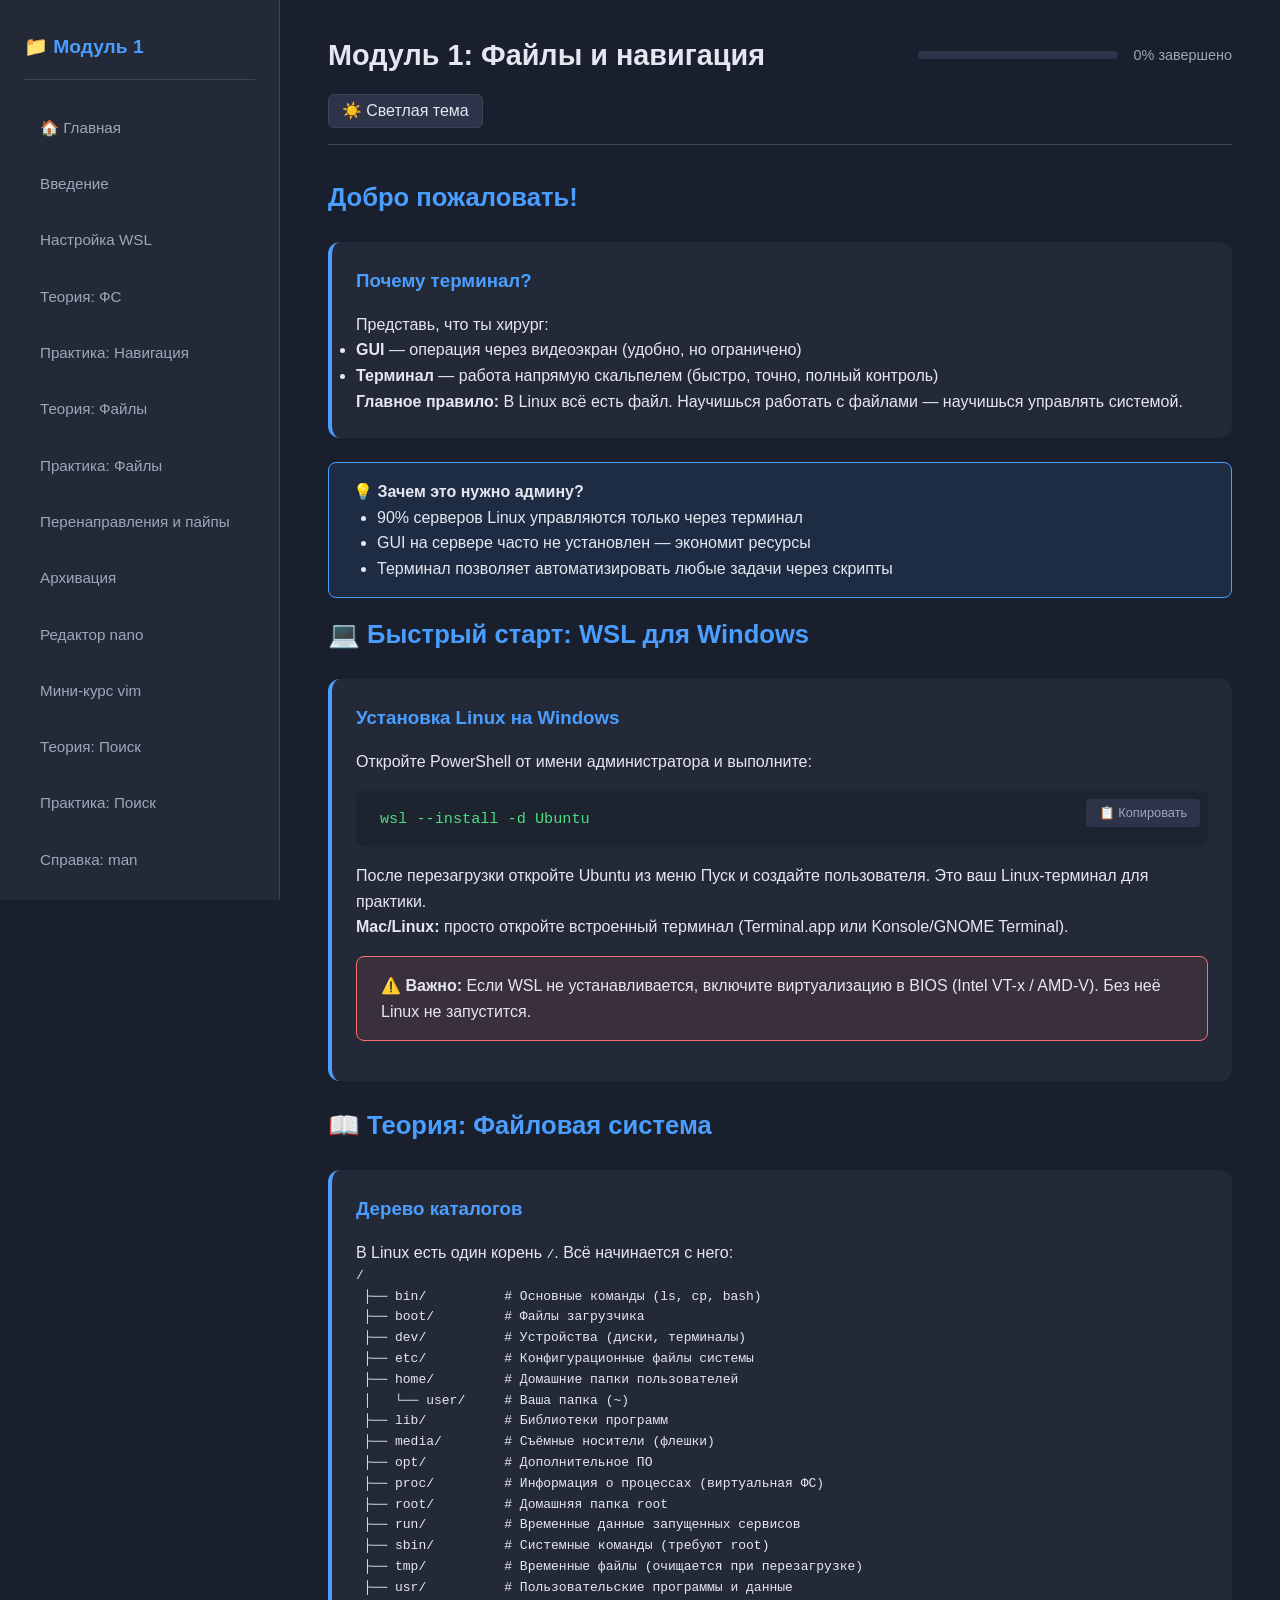
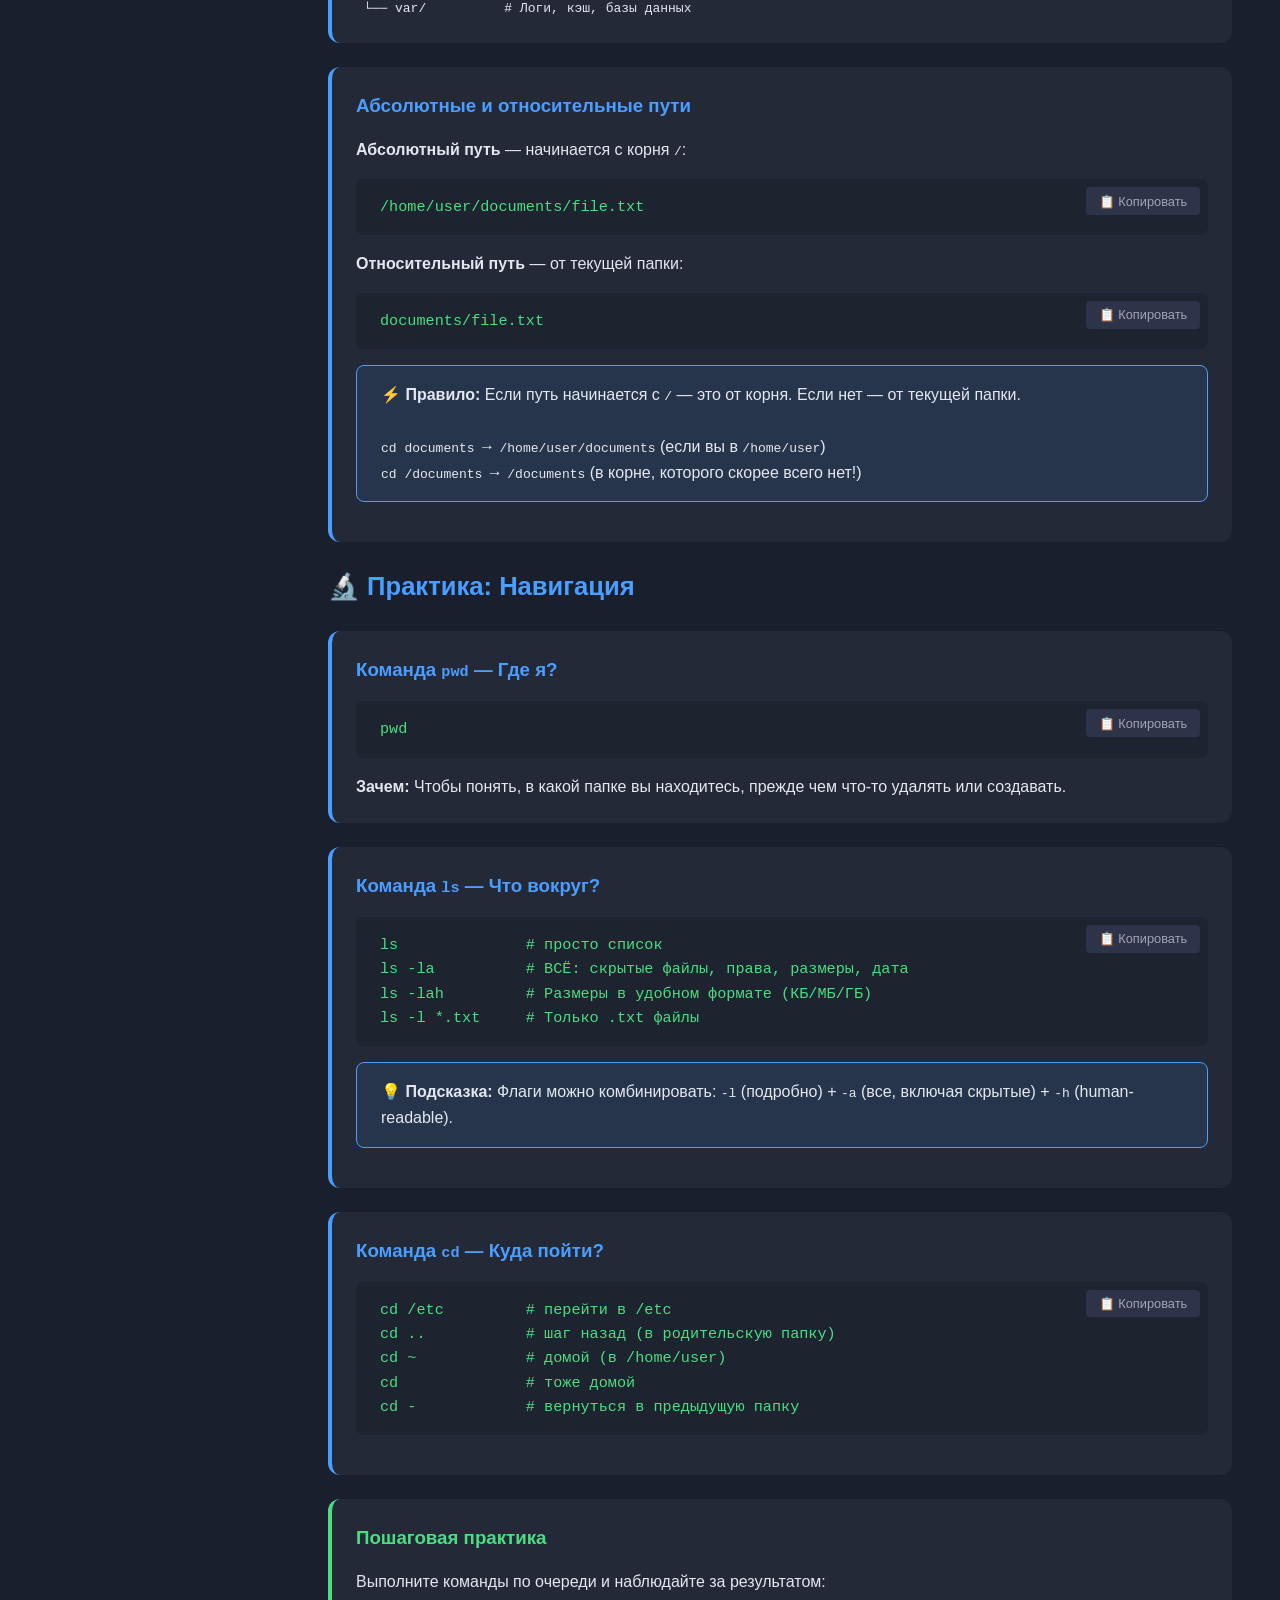
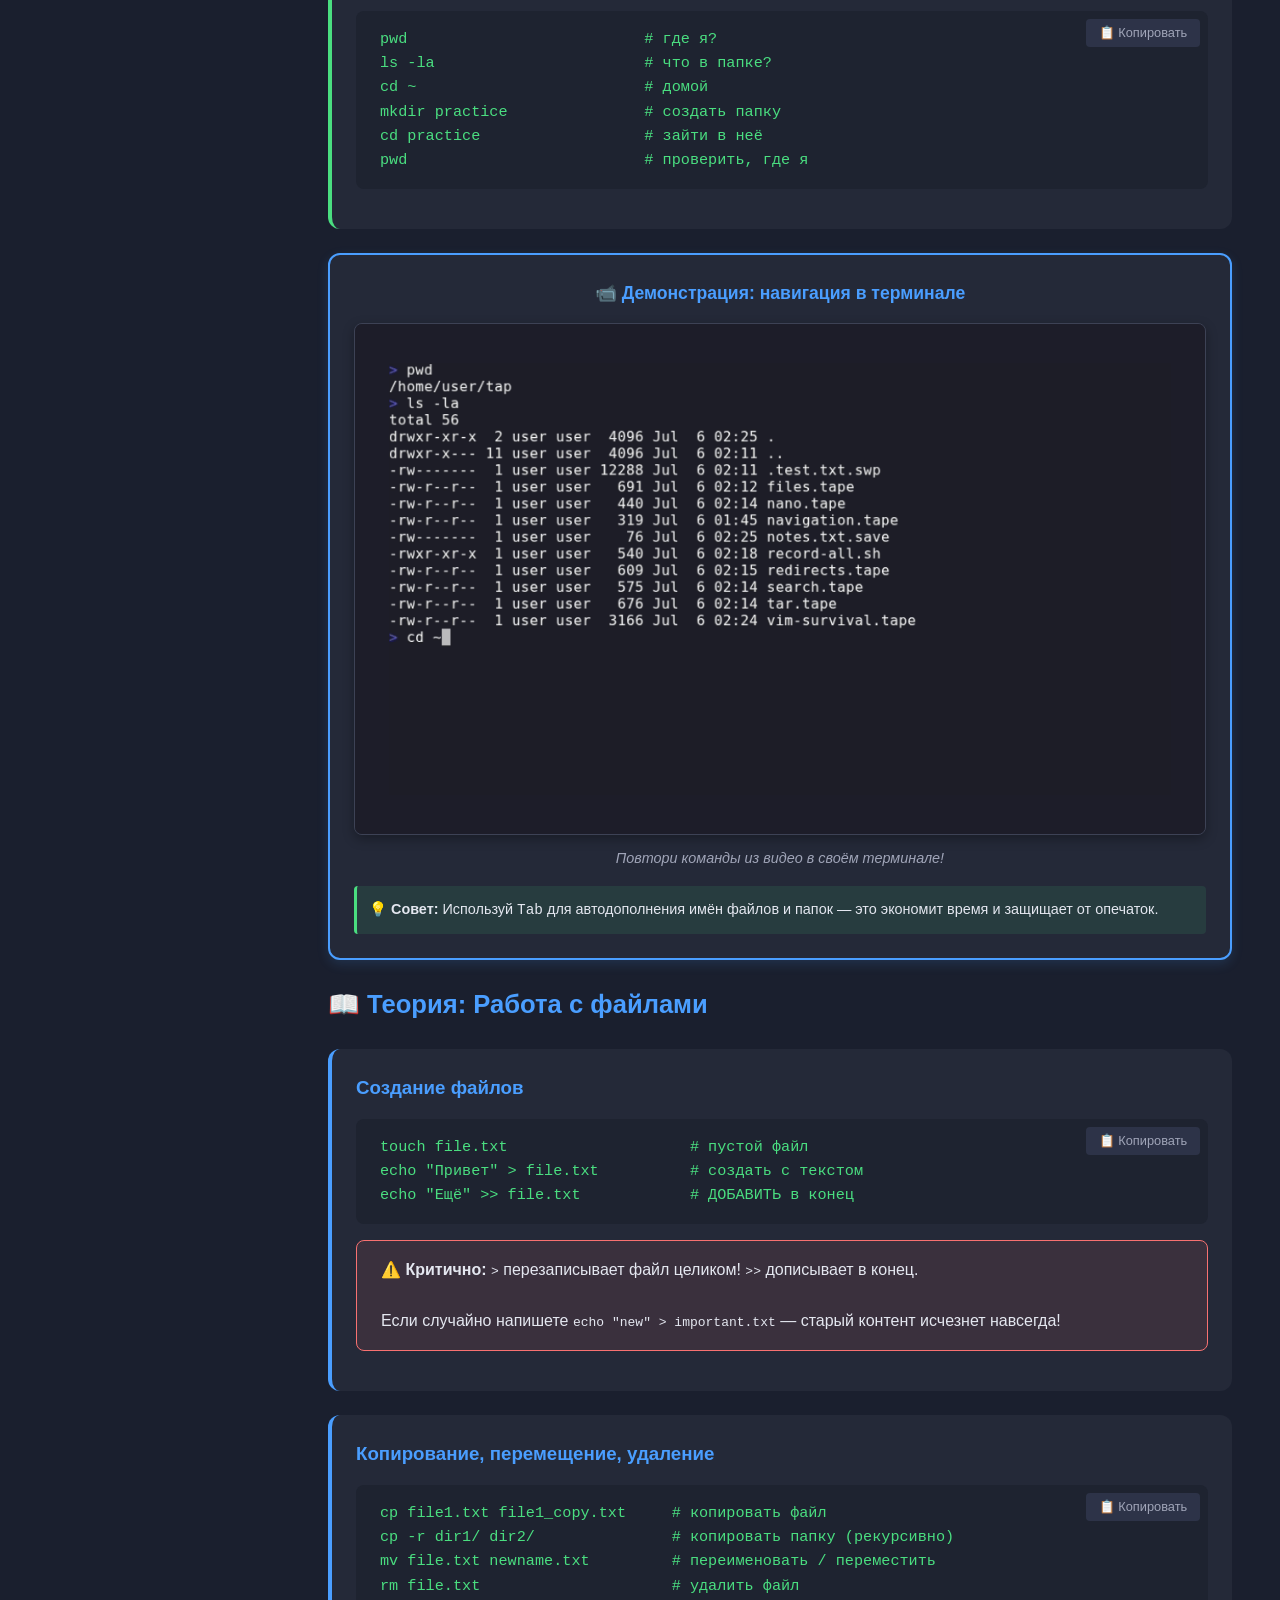
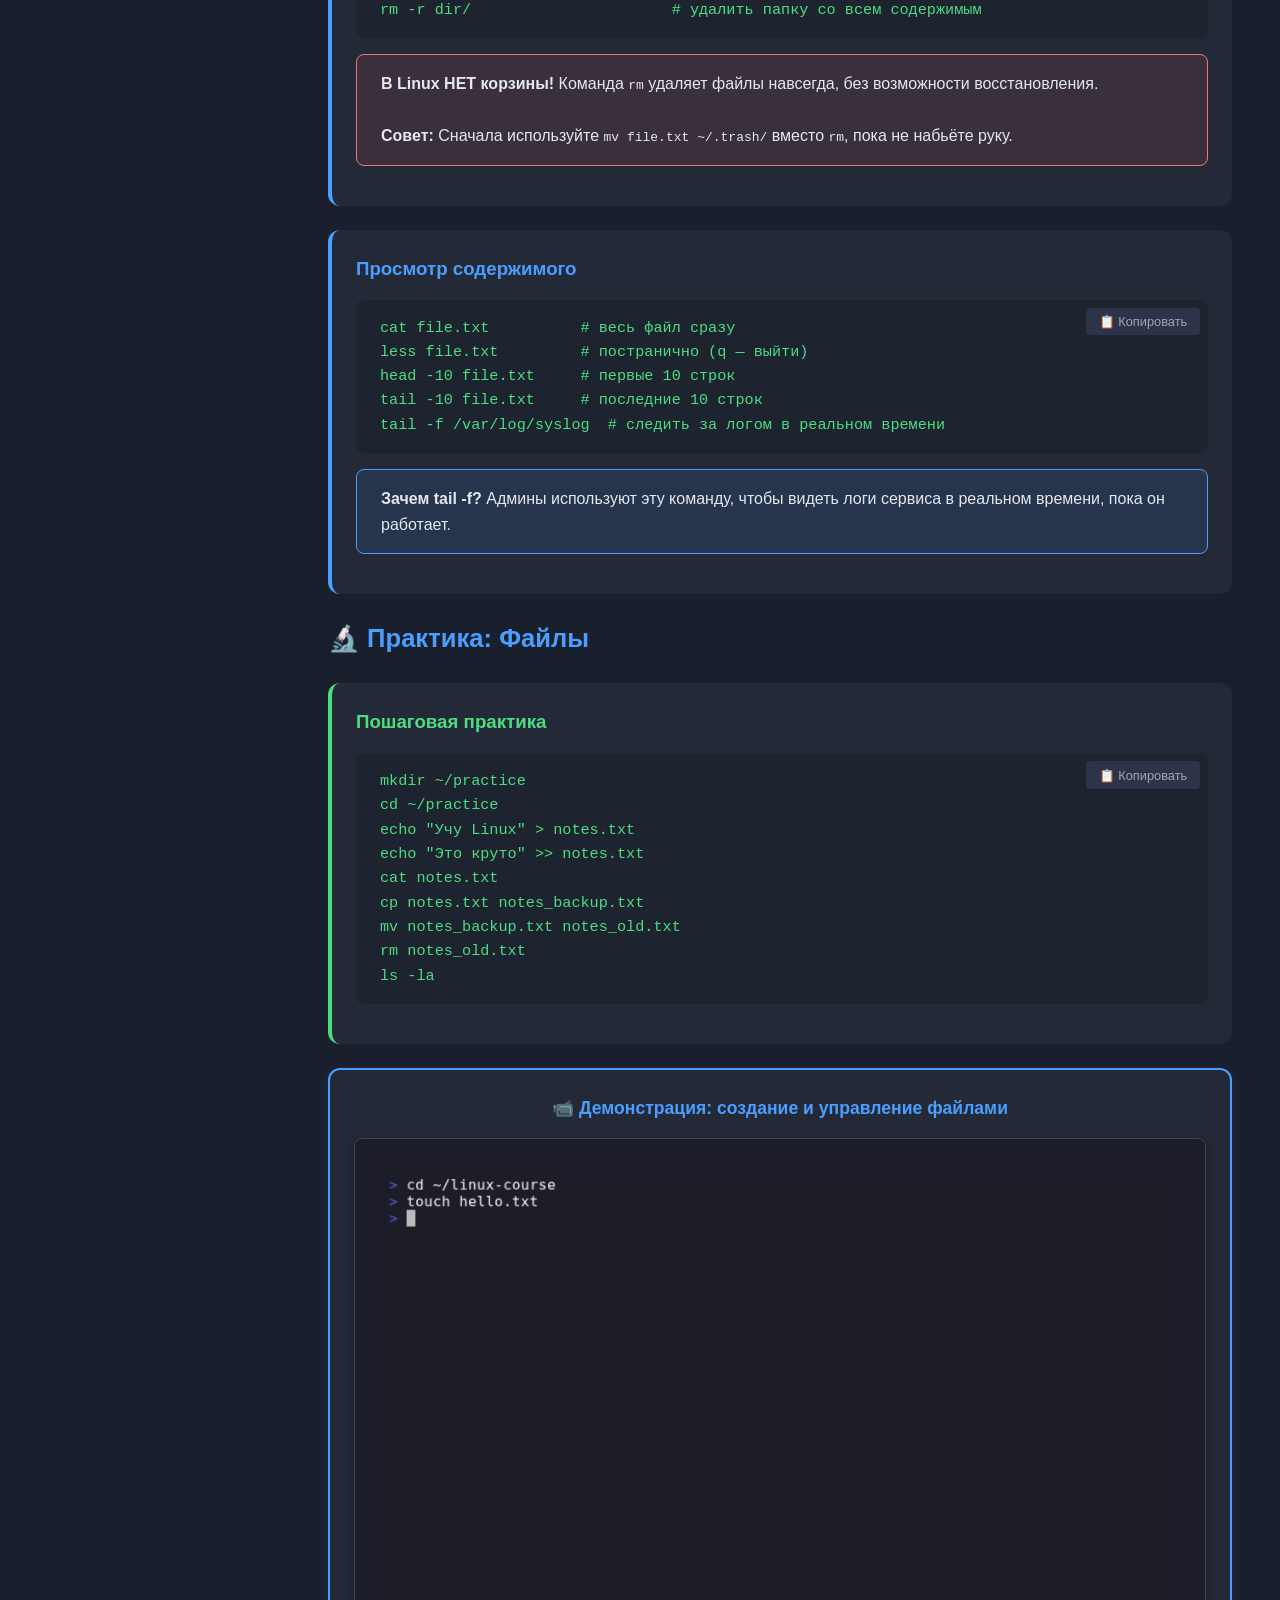
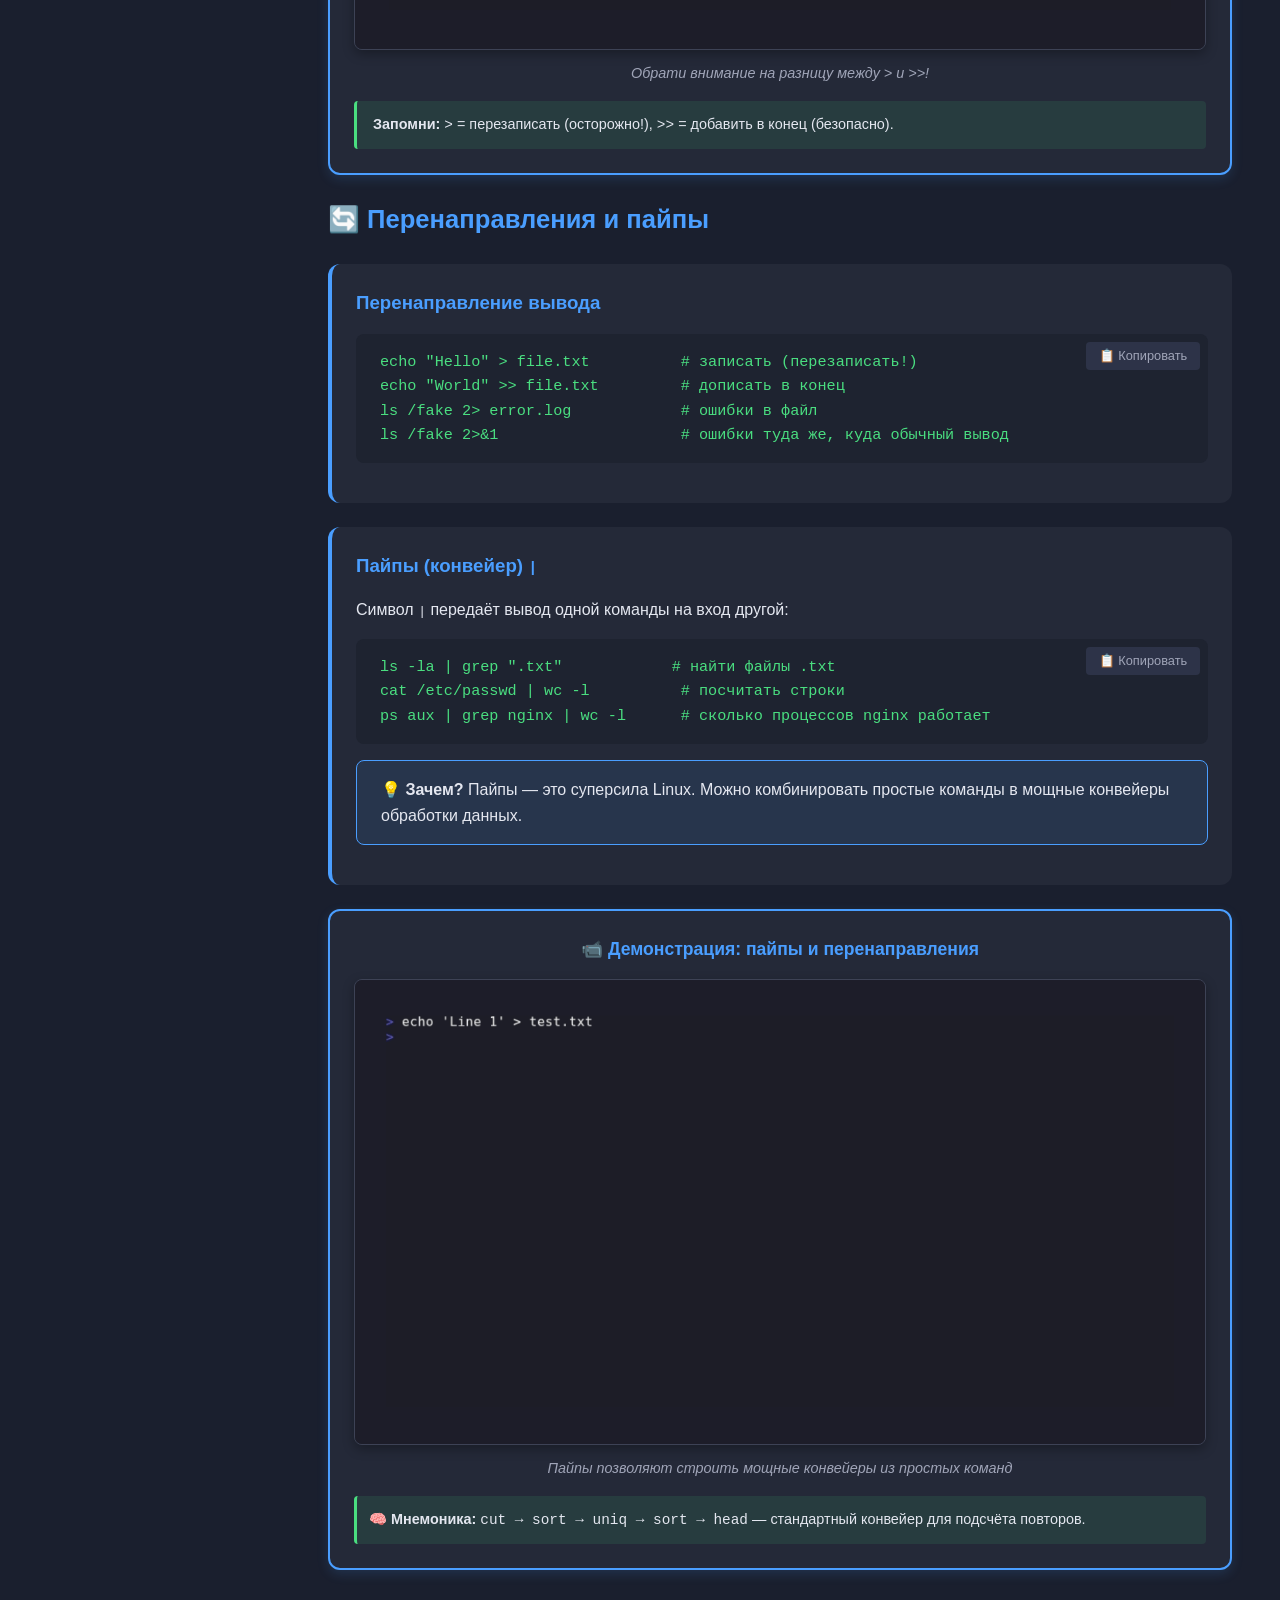
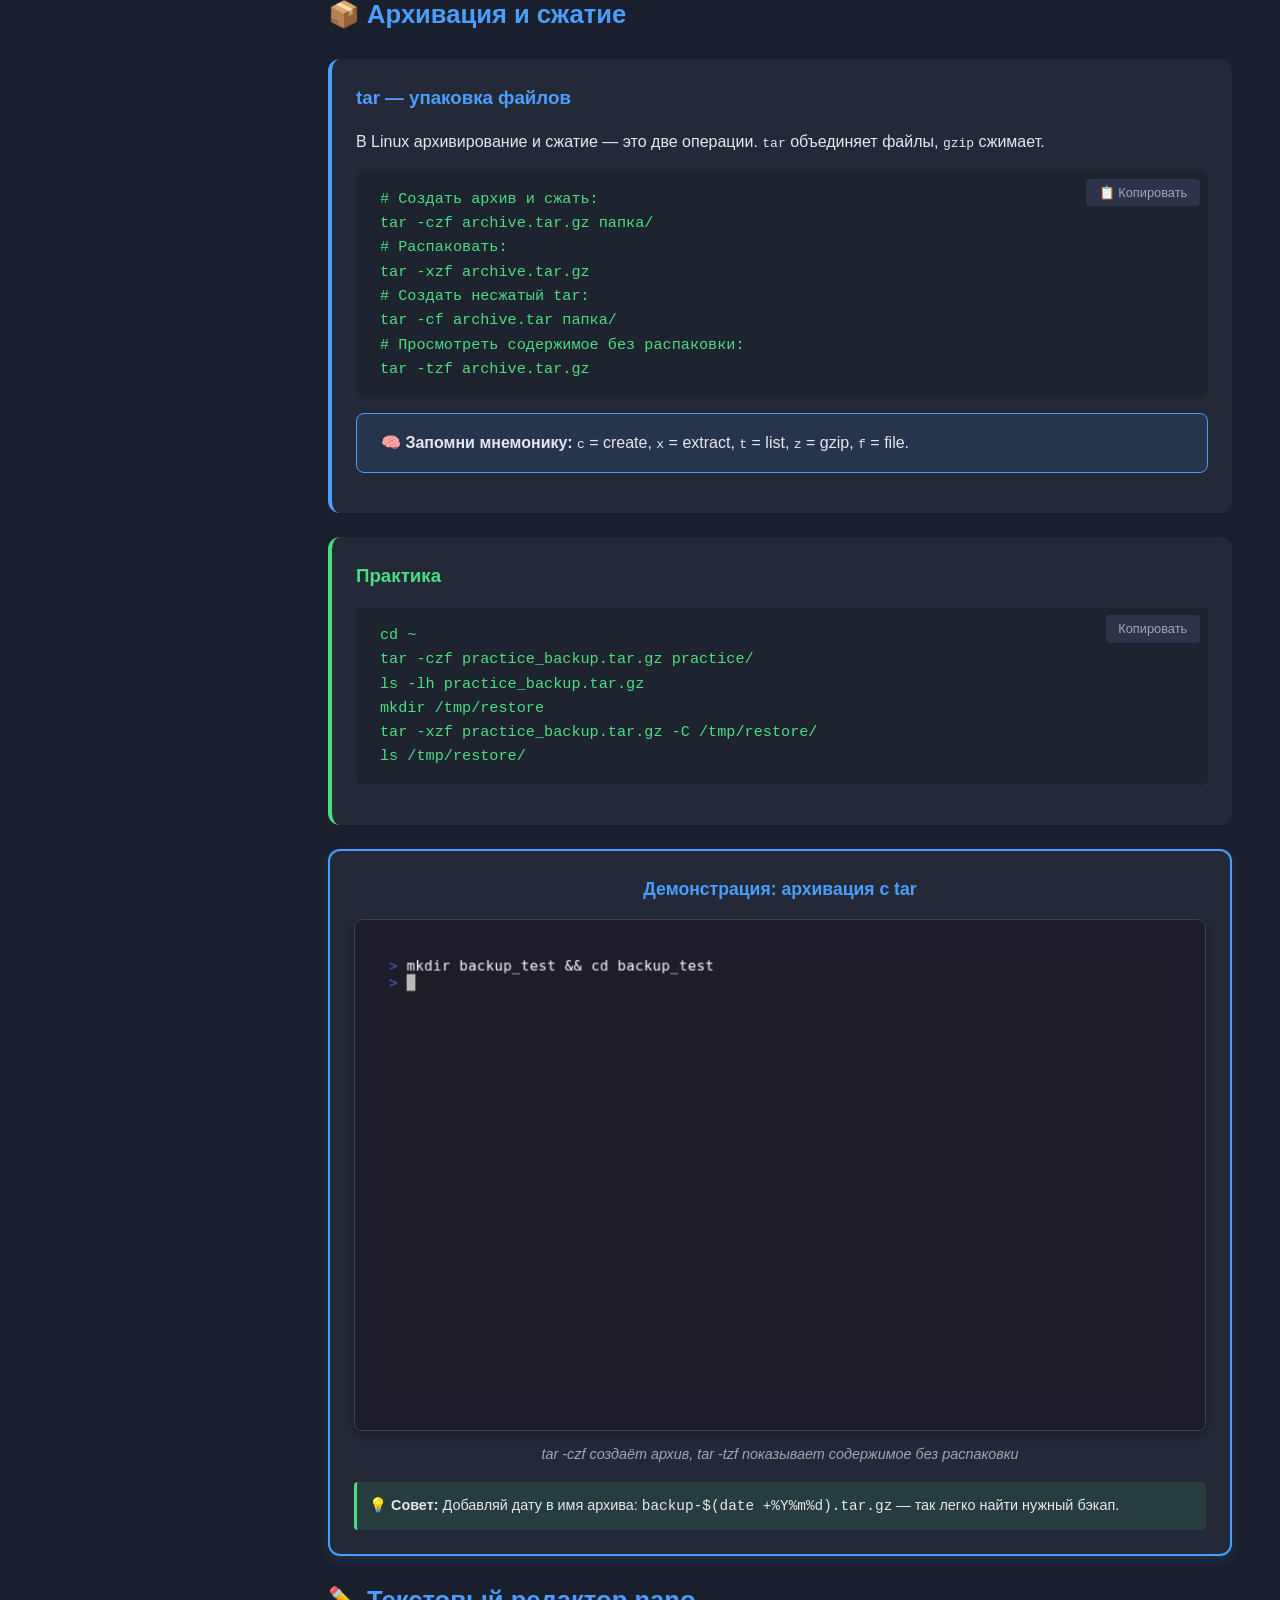
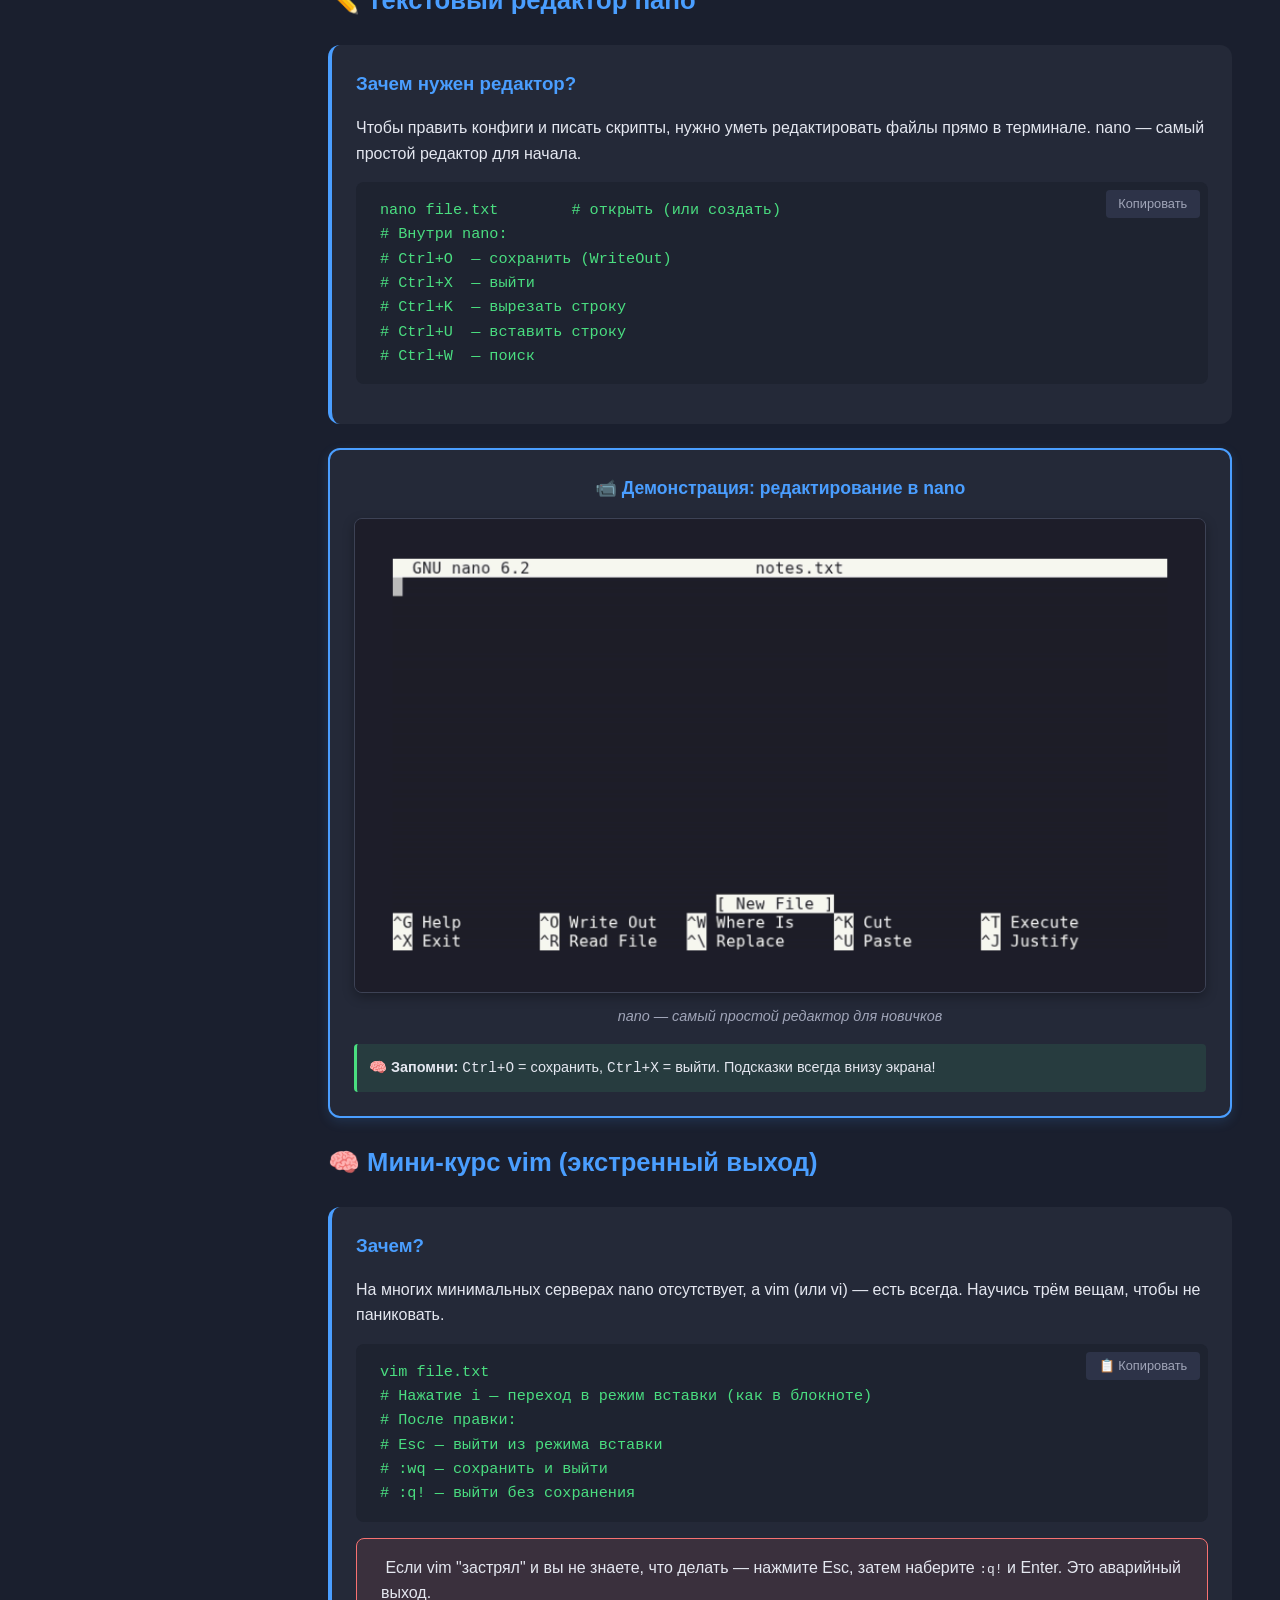
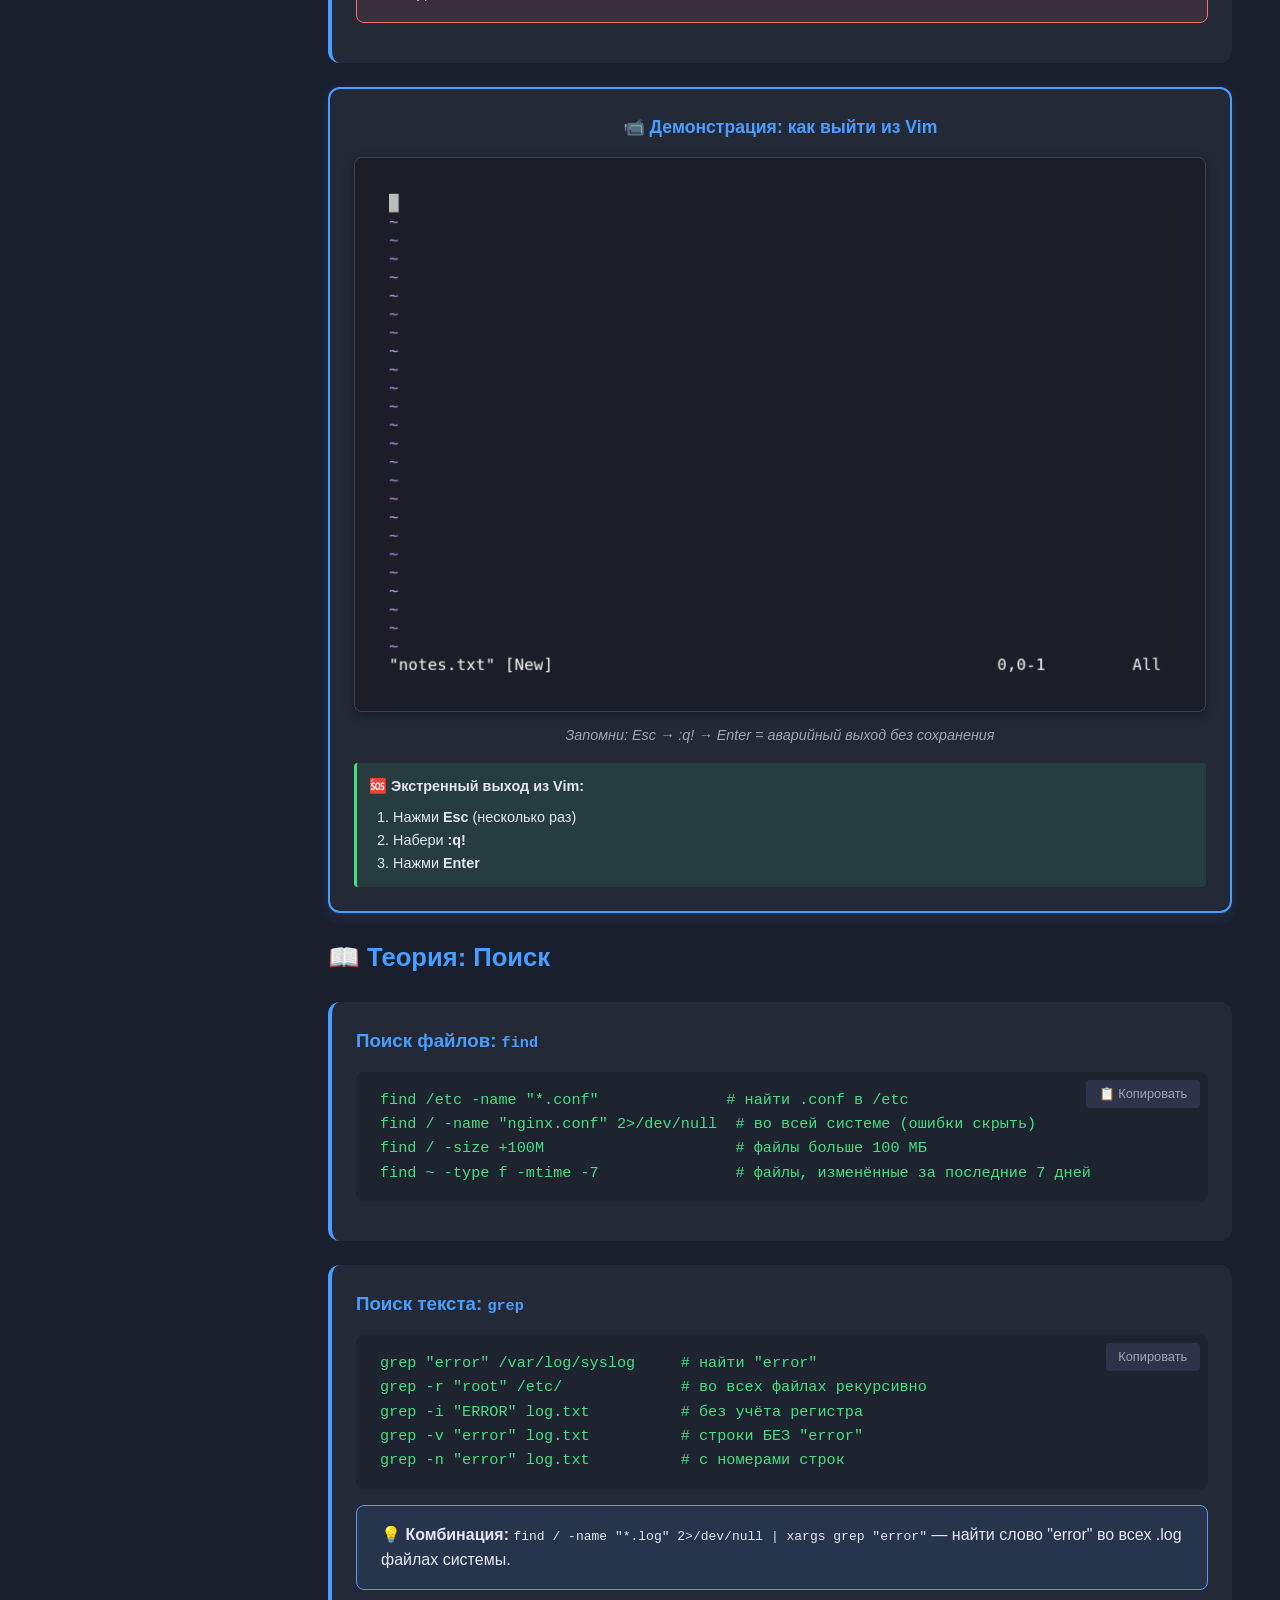
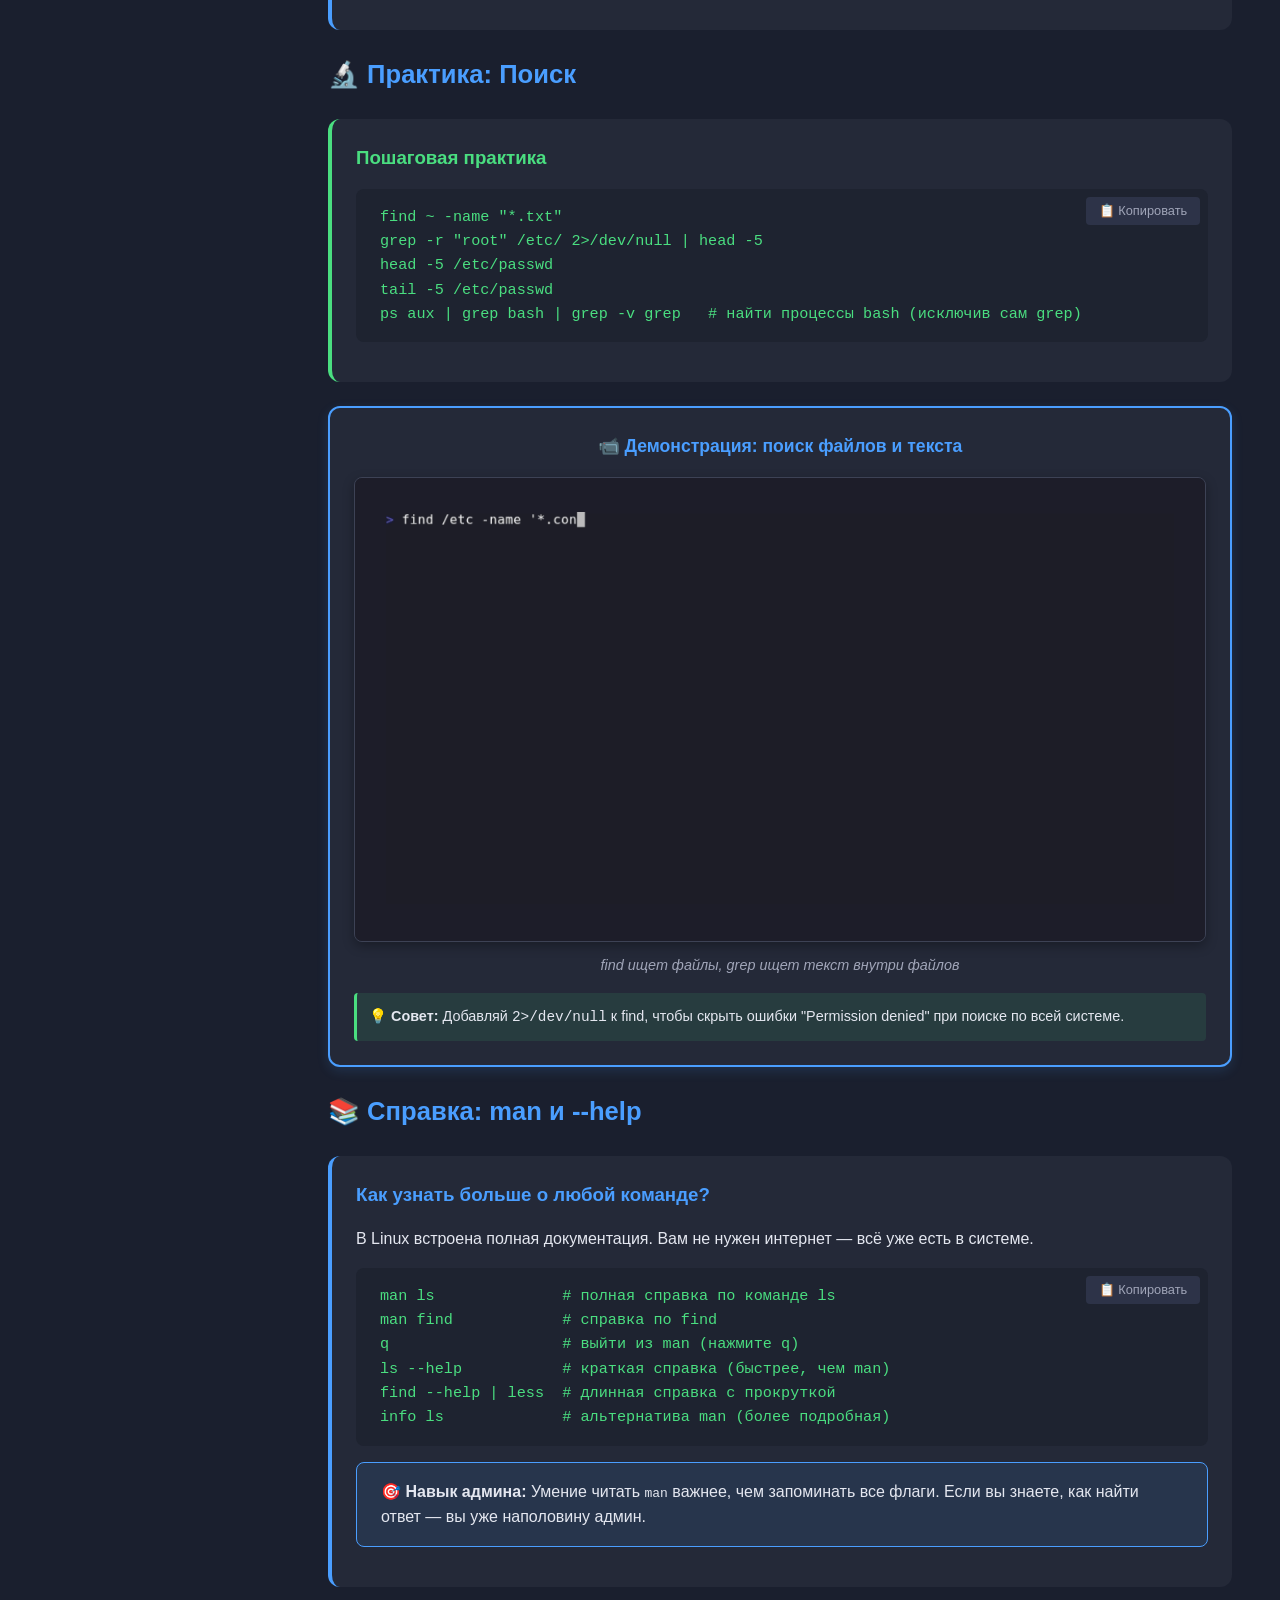
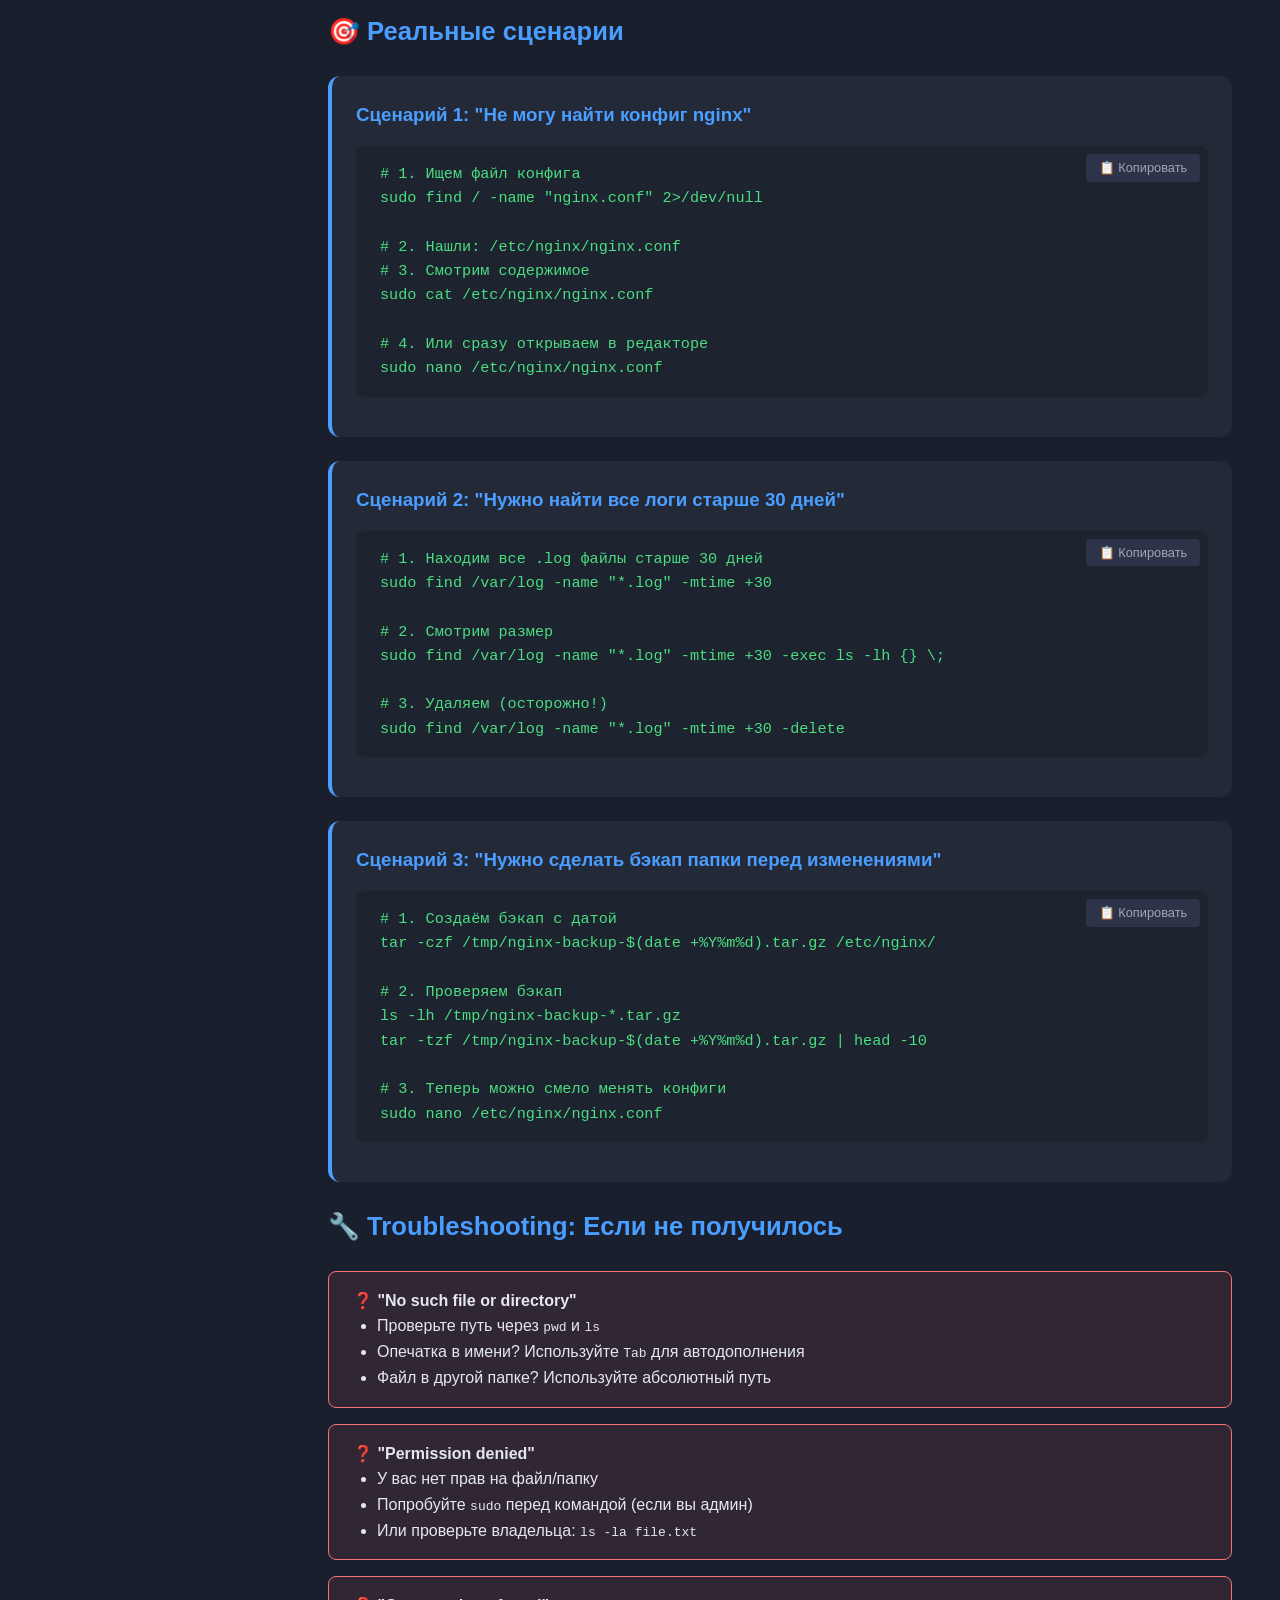
==== commit e2b42b1e: "Update module1.html" ====
--- a/modules/module1.html
+++ b/modules/module1.html
@@ -45,7 +45,7 @@
 
             <!-- INTRO -->
             <section id="intro">
-                <h2 class="section-title">🎯 Добро пожаловать!</h2>
+                <h2 class="section-title"> Добро пожаловать!</h2>
                 <div class="theory-block">
                     <h3>Почему терминал?</h3>
                     <p>Представь, что ты хирург:</p>
@@ -86,7 +86,7 @@
 
             <!-- THEORY 1 -->
             <section id="theory1">
-                <h2 class="section-title"> Теория: Файловая система</h2>
+                <h2 class="section-title">📖 Теория: Файловая система</h2>
                 <div class="theory-block">
                     <h3>Дерево каталогов</h3>
                     <p>В Linux есть один корень <code>/</code>. Всё начинается с него:</p>
@@ -139,7 +139,7 @@
                     <h3>Команда <code>pwd</code> — Где я?</h3>
                     <div class="code-block">
                         <code>pwd</code>
-                        <button class="copy-btn" onclick="copyCode(this)"> Копировать</button>
+                        <button class="copy-btn" onclick="copyCode(this)">📋 Копировать</button>
                     </div>
                     <p><strong>Зачем:</strong> Чтобы понять, в какой папке вы находитесь, прежде чем что-то удалять или создавать.</p>
                 </div>
@@ -151,7 +151,7 @@
 ls -la          # ВСЁ: скрытые файлы, права, размеры, дата
 ls -lah         # Размеры в удобном формате (КБ/МБ/ГБ)
 ls -l *.txt     # Только .txt файлы</code>
-                        <button class="copy-btn" onclick="copyCode(this)"> Копировать</button>
+                        <button class="copy-btn" onclick="copyCode(this)">📋 Копировать</button>
                     </div>
                     <div class="info-block">
                         <strong>💡 Подсказка:</strong> Флаги можно комбинировать: <code>-l</code> (подробно) + <code>-a</code> (все, включая скрытые) + <code>-h</code> (human-readable).
@@ -183,11 +183,24 @@
                         <button class="copy-btn" onclick="copyCode(this)">📋 Копировать</button>
                     </div>
                 </div>
+
+                <!-- 🎬 GIF: Навигация -->
+                <div class="demo-block">
+                    <h4>📹 Демонстрация: навигация в терминале</h4>
+                    <img src="../gifs/module1/navigation.gif" 
+                         alt="Демонстрация команд pwd, ls, cd"
+                         class="demo-gif"
+                         loading="lazy">
+                    <p class="demo-caption">Повтори команды из видео в своём терминале!</p>
+                    <div class="demo-tip">
+                        <strong>💡 Совет:</strong> Используй <code>Tab</code> для автодополнения имён файлов и папок — это экономит время и защищает от опечаток.
+                    </div>
+                </div>
             </section>
 
             <!-- THEORY 2 -->
             <section id="theory2">
-                <h2 class="section-title"> Теория: Работа с файлами</h2>
+                <h2 class="section-title">📖 Теория: Работа с файлами</h2>
                 <div class="theory-block">
                     <h3>Создание файлов</h3>
                     <div class="code-block">
@@ -214,7 +227,7 @@
                         <button class="copy-btn" onclick="copyCode(this)">📋 Копировать</button>
                     </div>
                     <div class="warning-block">
-                        🚨 <strong>В Linux НЕТ корзины!</strong> Команда <code>rm</code> удаляет файлы навсегда, без возможности восстановления.
+                         <strong>В Linux НЕТ корзины!</strong> Команда <code>rm</code> удаляет файлы навсегда, без возможности восстановления.
                         <br><br>
                         <strong>Совет:</strong> Сначала используйте <code>mv file.txt ~/.trash/</code> вместо <code>rm</code>, пока не набьёте руку.
                     </div>
@@ -228,7 +241,7 @@
 head -10 file.txt     # первые 10 строк
 tail -10 file.txt     # последние 10 строк
 tail -f /var/log/syslog  # следить за логом в реальном времени</code>
-                        <button class="copy-btn" onclick="copyCode(this)"> Копировать</button>
+                        <button class="copy-btn" onclick="copyCode(this)">📋 Копировать</button>
                     </div>
                     <div class="info-block">
                         <strong>Зачем tail -f?</strong> Админы используют эту команду, чтобы видеть логи сервиса в реальном времени, пока он работает.
@@ -254,6 +267,19 @@
                         <button class="copy-btn" onclick="copyCode(this)">📋 Копировать</button>
                     </div>
                 </div>
+
+                <!-- 🎬 GIF: Работа с файлами -->
+                <div class="demo-block">
+                    <h4>📹 Демонстрация: создание и управление файлами</h4>
+                    <img src="../gifs/module1/files.gif" 
+                         alt="Демонстрация команд echo, cat, cp, mv, rm"
+                         class="demo-gif"
+                         loading="lazy">
+                    <p class="demo-caption">Обрати внимание на разницу между > и >>!</p>
+                    <div class="demo-tip">
+                        <strong>️ Запомни:</strong> <code>></code> = перезаписать (осторожно!), <code>>></code> = добавить в конец (безопасно).
+                    </div>
+                </div>
             </section>
 
             <!-- REDIRECTS -->
@@ -281,6 +307,19 @@
                     </div>
                     <div class="info-block">
                         <strong>💡 Зачем?</strong> Пайпы — это суперсила Linux. Можно комбинировать простые команды в мощные конвейеры обработки данных.
+                    </div>
+                </div>
+
+                <!-- 🎬 GIF: Перенаправления и пайпы -->
+                <div class="demo-block">
+                    <h4>📹 Демонстрация: пайпы и перенаправления</h4>
+                    <img src="../gifs/module1/redirects.gif" 
+                         alt="Демонстрация перенаправлений и пайпов"
+                         class="demo-gif"
+                         loading="lazy">
+                    <p class="demo-caption">Пайпы позволяют строить мощные конвейеры из простых команд</p>
+                    <div class="demo-tip">
+                        <strong>🧠 Мнемоника:</strong> <code>cut → sort → uniq → sort → head</code> — стандартный конвейер для подсчёта повторов.
                     </div>
                 </div>
             </section>
@@ -316,7 +355,20 @@
 mkdir /tmp/restore
 tar -xzf practice_backup.tar.gz -C /tmp/restore/
 ls /tmp/restore/</code>
-                        <button class="copy-btn" onclick="copyCode(this)">📋 Копировать</button>
+                        <button class="copy-btn" onclick="copyCode(this)"> Копировать</button>
+                    </div>
+                </div>
+
+                <!-- 🎬 GIF: Архивация -->
+                <div class="demo-block">
+                    <h4> Демонстрация: архивация с tar</h4>
+                    <img src="../gifs/module1/tar.gif" 
+                         alt="Демонстрация архивации через tar"
+                         class="demo-gif"
+                         loading="lazy">
+                    <p class="demo-caption">tar -czf создаёт архив, tar -tzf показывает содержимое без распаковки</p>
+                    <div class="demo-tip">
+                        <strong>💡 Совет:</strong> Добавляй дату в имя архива: <code>backup-$(date +%Y%m%d).tar.gz</code> — так легко найти нужный бэкап.
                     </div>
                 </div>
             </section>
@@ -338,6 +390,19 @@
                         <button class="copy-btn" onclick="copyCode(this)"> Копировать</button>
                     </div>
                 </div>
+
+                <!-- 🎬 GIF: nano -->
+                <div class="demo-block">
+                    <h4>📹 Демонстрация: редактирование в nano</h4>
+                    <img src="../gifs/module1/nano.gif" 
+                         alt="Демонстрация редактора nano"
+                         class="demo-gif"
+                         loading="lazy">
+                    <p class="demo-caption">nano — самый простой редактор для новичков</p>
+                    <div class="demo-tip">
+                        <strong>🧠 Запомни:</strong> <code>Ctrl+O</code> = сохранить, <code>Ctrl+X</code> = выйти. Подсказки всегда внизу экрана!
+                    </div>
+                </div>
             </section>
 
             <!-- VIM -->
@@ -356,7 +421,25 @@
                         <button class="copy-btn" onclick="copyCode(this)">📋 Копировать</button>
                     </div>
                     <div class="warning-block">
-                        ⚠️ Если vim "застрял" и вы не знаете, что делать — нажмите Esc, затем наберите <code>:q!</code> и Enter. Это аварийный выход.
+                        ️ Если vim "застрял" и вы не знаете, что делать — нажмите Esc, затем наберите <code>:q!</code> и Enter. Это аварийный выход.
+                    </div>
+                </div>
+
+                <!-- 🎬 GIF: Vim Survival -->
+                <div class="demo-block">
+                    <h4>📹 Демонстрация: как выйти из Vim</h4>
+                    <img src="../gifs/module1/vim-survival.gif" 
+                         alt="Демонстрация выхода из Vim"
+                         class="demo-gif"
+                         loading="lazy">
+                    <p class="demo-caption">Запомни: Esc → :q! → Enter = аварийный выход без сохранения</p>
+                    <div class="demo-tip">
+                        <strong>🆘 Экстренный выход из Vim:</strong>
+                        <ol style="margin-top: 0.5rem; margin-left: 1.5rem;">
+                            <li>Нажми <strong>Esc</strong> (несколько раз)</li>
+                            <li>Набери <strong>:q!</strong></li>
+                            <li>Нажми <strong>Enter</strong></li>
+                        </ol>
                     </div>
                 </div>
             </section>
@@ -383,7 +466,7 @@
 grep -i "ERROR" log.txt          # без учёта регистра
 grep -v "error" log.txt          # строки БЕЗ "error"
 grep -n "error" log.txt          # с номерами строк</code>
-                        <button class="copy-btn" onclick="copyCode(this)">📋 Копировать</button>
+                        <button class="copy-btn" onclick="copyCode(this)"> Копировать</button>
                     </div>
                     <div class="info-block">
                         <strong>💡 Комбинация:</strong> <code>find / -name "*.log" 2&gt;/dev/null | xargs grep "error"</code> — найти слово "error" во всех .log файлах системы.
@@ -403,6 +486,19 @@
 tail -5 /etc/passwd
 ps aux | grep bash | grep -v grep   # найти процессы bash (исключив сам grep)</code>
                         <button class="copy-btn" onclick="copyCode(this)">📋 Копировать</button>
+                    </div>
+                </div>
+
+                <!-- 🎬 GIF: Поиск -->
+                <div class="demo-block">
+                    <h4>📹 Демонстрация: поиск файлов и текста</h4>
+                    <img src="../gifs/module1/search.gif" 
+                         alt="Демонстрация поиска через find и grep"
+                         class="demo-gif"
+                         loading="lazy">
+                    <p class="demo-caption">find ищет файлы, grep ищет текст внутри файлов</p>
+                    <div class="demo-tip">
+                        <strong>💡 Совет:</strong> Добавляй <code>2&gt;/dev/null</code> к find, чтобы скрыть ошибки "Permission denied" при поиске по всей системе.
                     </div>
                 </div>
             </section>
@@ -420,7 +516,7 @@
 ls --help           # краткая справка (быстрее, чем man)
 find --help | less  # длинная справка с прокруткой
 info ls             # альтернатива man (более подробная)</code>
-                        <button class="copy-btn" onclick="copyCode(this)"> Копировать</button>
+                        <button class="copy-btn" onclick="copyCode(this)">📋 Копировать</button>
                     </div>
                     <div class="info-block">
                         <strong>🎯 Навык админа:</strong> Умение читать <code>man</code> важнее, чем запоминать все флаги. Если вы знаете, как найти ответ — вы уже наполовину админ.
@@ -510,7 +606,7 @@
                 </div>
 
                 <div class="warning-block">
-                    <strong>❓ "Is a directory"</strong>
+                    <strong> "Is a directory"</strong>
                     <ul>
                         <li>Вы пытаетесь работать с папкой как с файлом</li>
                         <li>Для папок нужен флаг <code>-r</code> (рекурсивно): <code>cp -r dir1/ dir2/</code></li>
@@ -679,4 +775,4 @@
 
     <script src="../js/main.js"></script>
 </body>
-</html>+</html>
--- a/css/styles.css
+++ b/css/styles.css
@@ -770,4 +770,46 @@
     background: var(--accent-green);
     transform: translateY(-3px);
     box-shadow: 0 6px 16px rgba(0,0,0,0.4);
-}+}
+/* ===== GIF-ДЕМОНСТРАЦИИ ===== */
+.demo-block {
+    background: var(--bg-secondary);
+    border: 2px solid var(--accent-blue);
+    border-radius: 12px;
+    padding: 1.5rem;
+    margin: 1.5rem 0;
+    text-align: center;
+    box-shadow: 0 4px 12px rgba(74, 158, 255, 0.15);
+}
+
+.demo-block h4 {
+    color: var(--accent-blue);
+    margin-bottom: 1rem;
+    font-size: 1.1rem;
+}
+
+.demo-gif {
+    max-width: 100%;
+    border-radius: 8px;
+    box-shadow: 0 4px 12px rgba(0, 0, 0, 0.3);
+    border: 1px solid var(--border-color);
+    display: block;
+    margin: 0 auto;
+}
+
+.demo-caption {
+    color: var(--text-secondary);
+    font-style: italic;
+    margin-top: 0.75rem;
+    font-size: 0.9rem;
+}
+
+.demo-tip {
+    background: rgba(74, 222, 128, 0.1);
+    border-left: 3px solid var(--accent-green);
+    padding: 0.75rem;
+    margin-top: 1rem;
+    border-radius: 4px;
+    text-align: left;
+    font-size: 0.9rem;
+}
